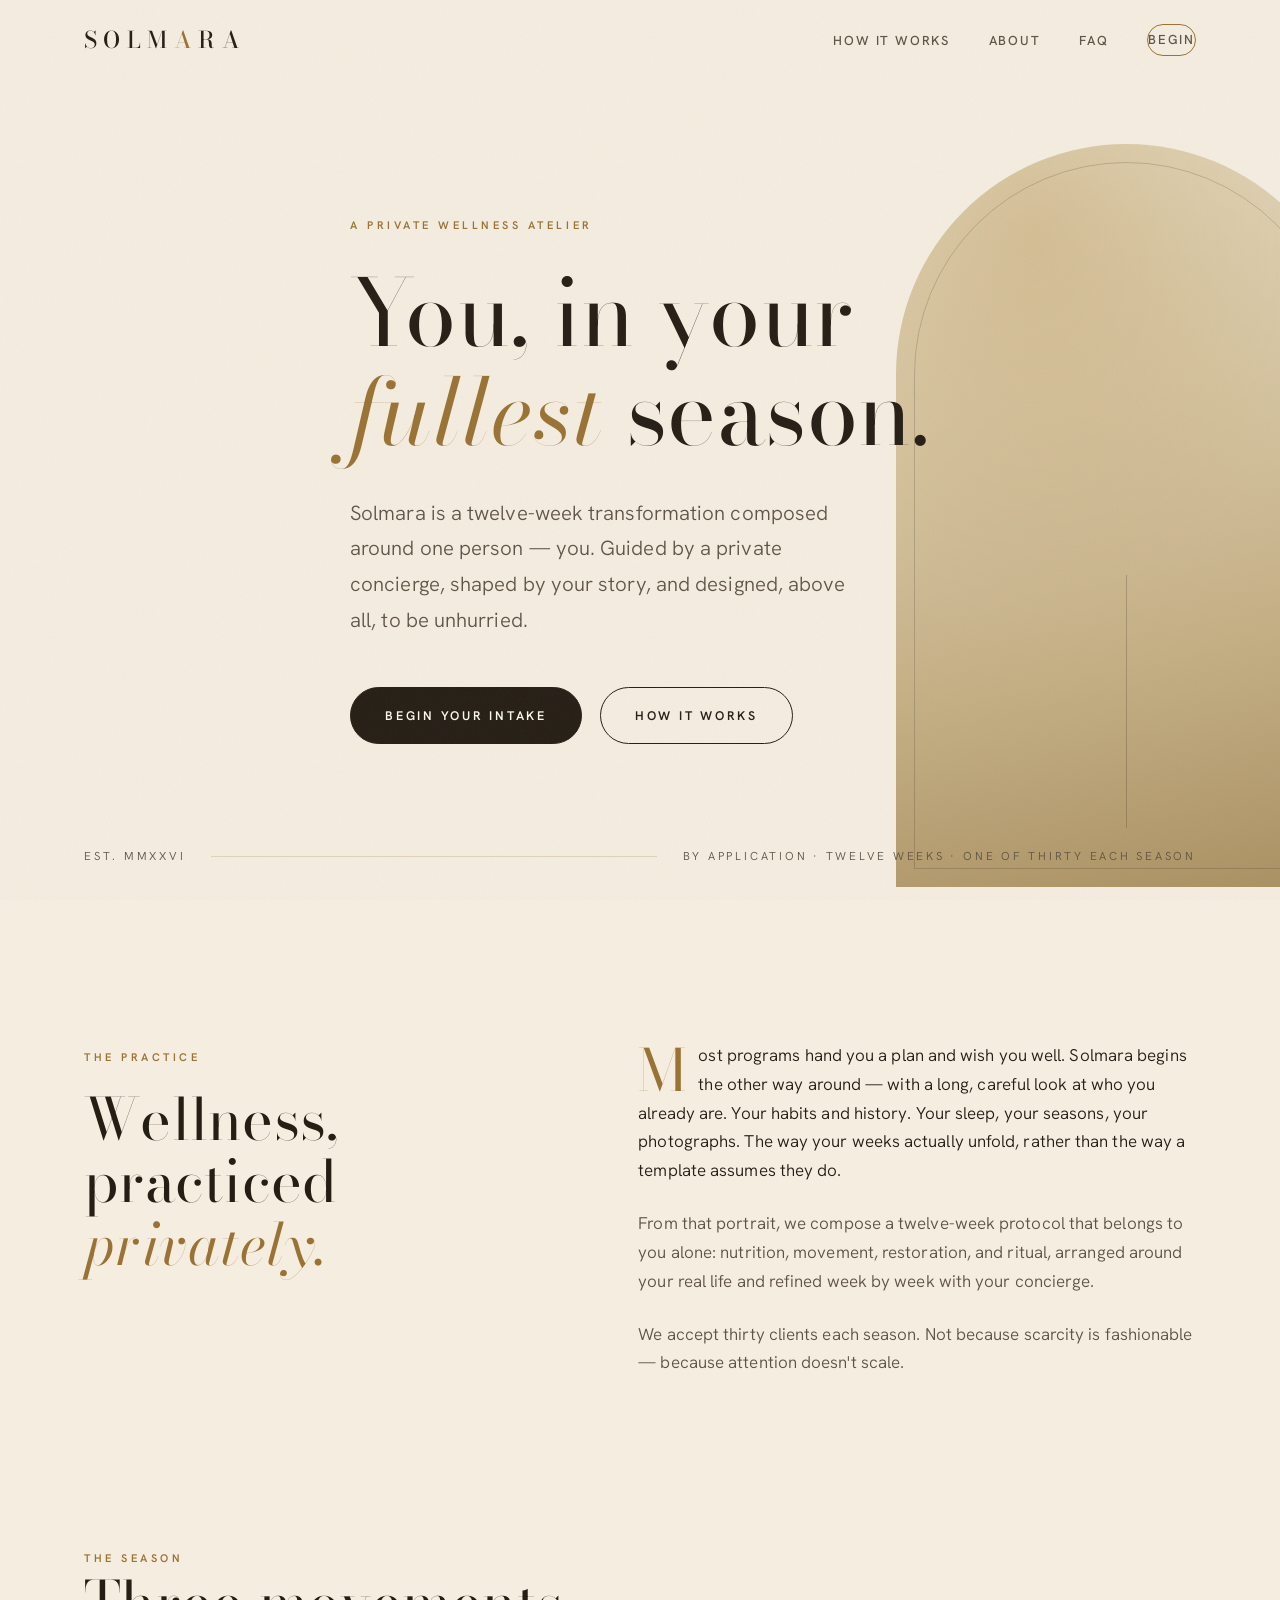
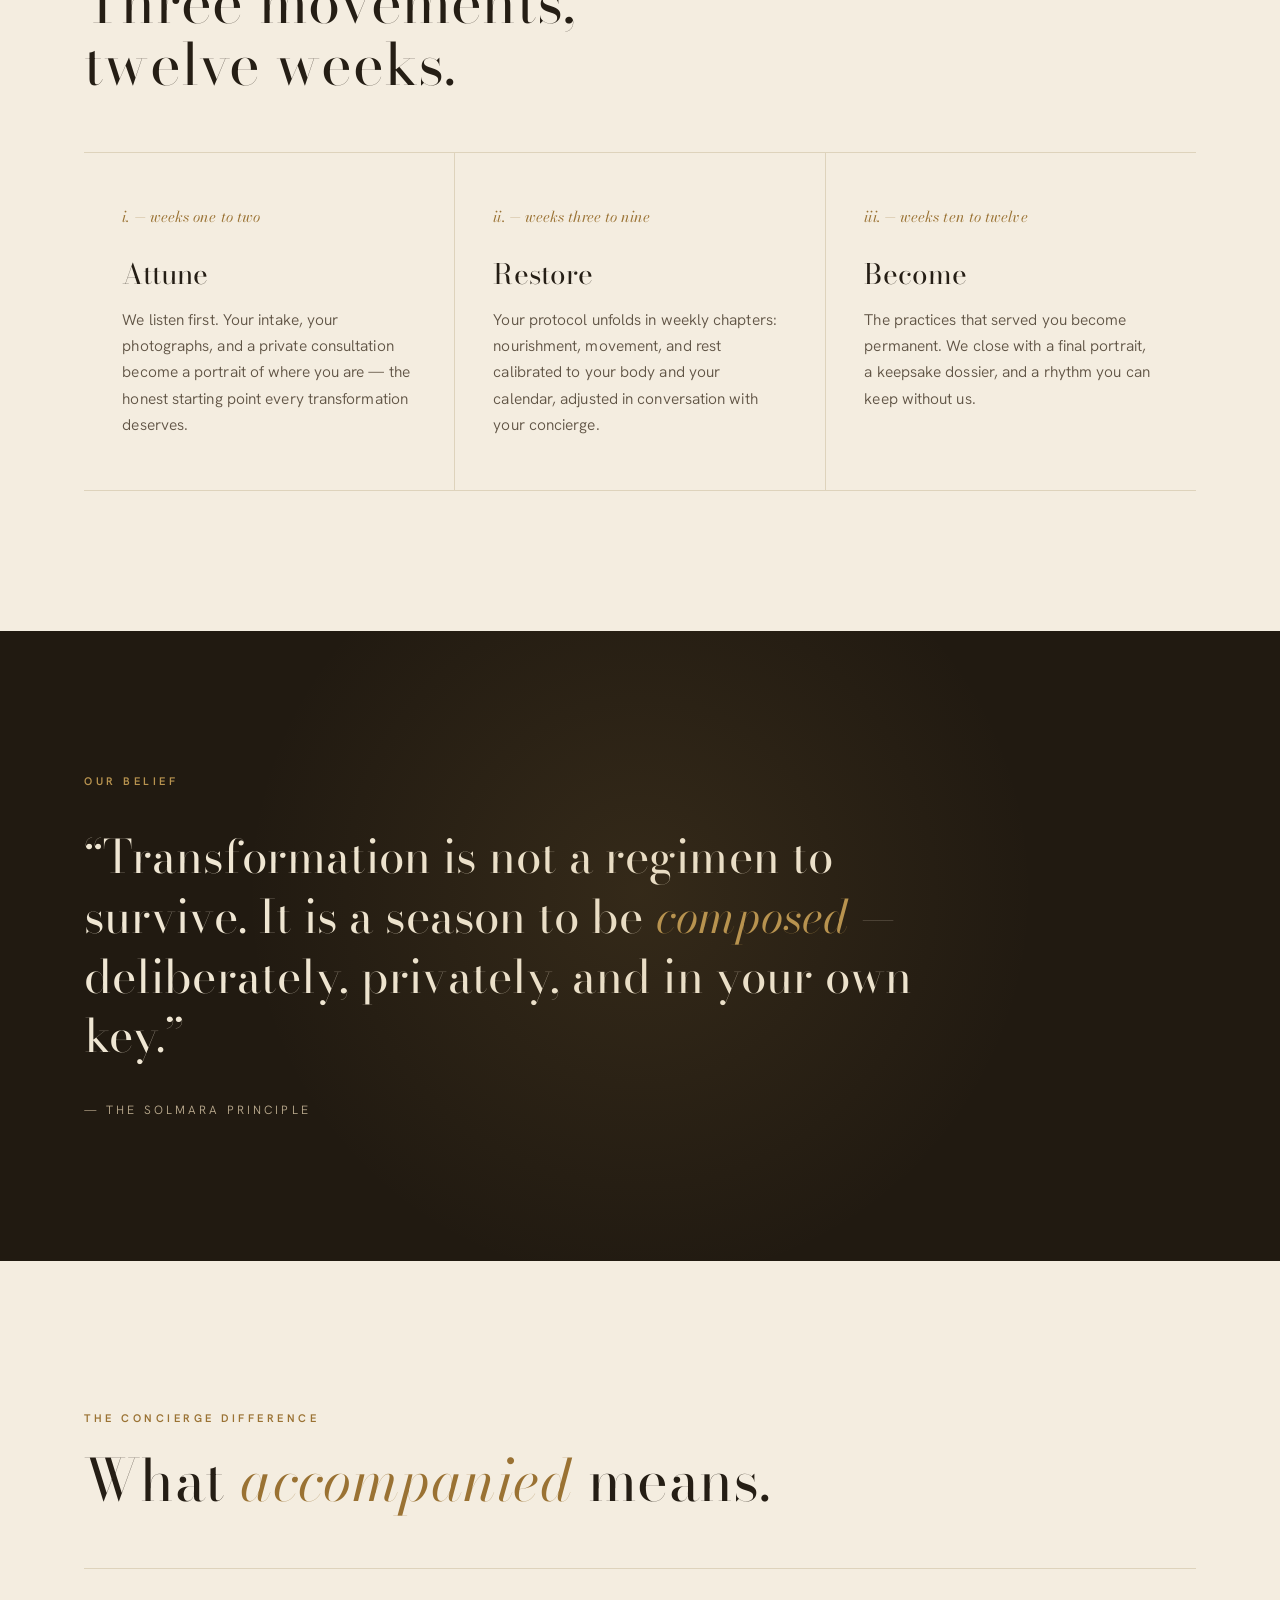
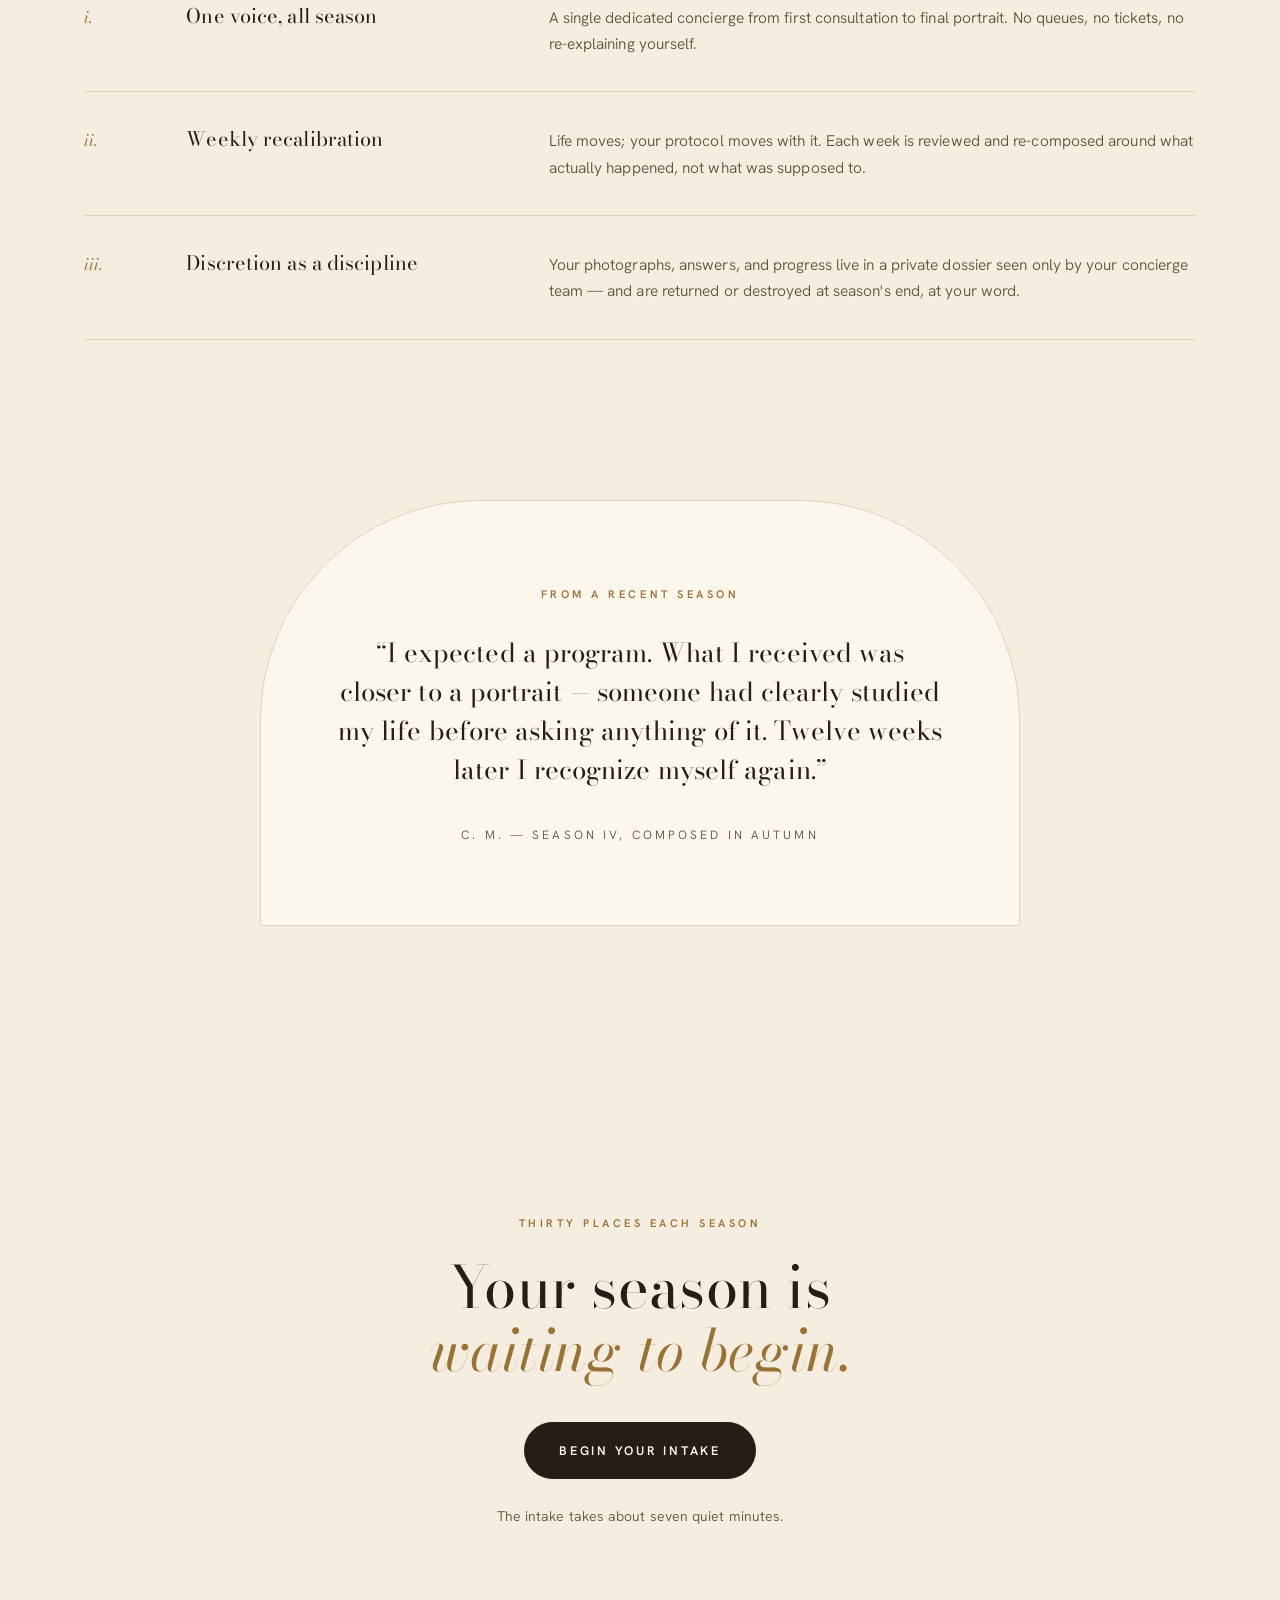
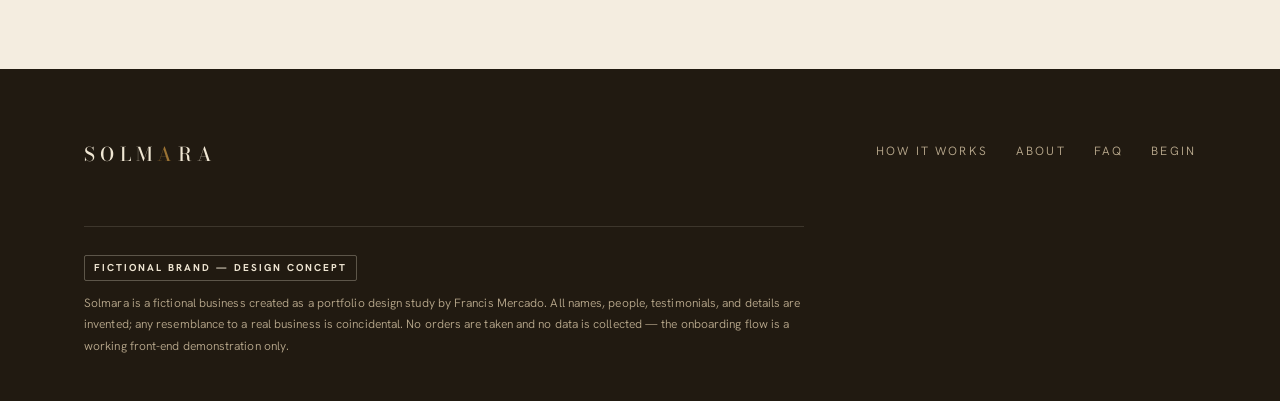
==== index.html @ c31539ca "Solmara — premium wellness atelier concept site Fictional-brand portfolio design study: editorial ma" ====
<!DOCTYPE html>
<html lang="en">
<head>
<meta charset="UTF-8">
<meta name="viewport" content="width=device-width, initial-scale=1.0">
<meta name="robots" content="noindex">
<meta name="description" content="Solmara — a private wellness atelier. A twelve-week personalized transformation, composed around one person: you. (Fictional brand concept.)">
<title>Solmara — A Private Wellness Atelier</title>
<link rel="preconnect" href="https://fonts.googleapis.com">
<link rel="preconnect" href="https://fonts.gstatic.com" crossorigin>
<link href="https://fonts.googleapis.com/css2?family=Bodoni+Moda:ital,opsz,wght@0,6..96,400;0,6..96,500;1,6..96,400&family=Hanken+Grotesk:wght@300;400;500;600&display=swap" rel="stylesheet">
<link rel="stylesheet" href="styles.css">
<link rel="icon" href="data:image/svg+xml,%3Csvg xmlns='http://www.w3.org/2000/svg' viewBox='0 0 32 32'%3E%3Cpath d='M4 30V16a12 12 0 0 1 24 0v14h-4V16a8 8 0 0 0-16 0v14z' fill='%239A7233'/%3E%3C/svg%3E">
</head>
<body>

<header class="nav">
  <div class="nav-inner">
    <a class="wordmark" href="index.html" aria-label="Solmara">Solm<span>a</span>ra</a>
    <nav>
      <ul class="nav-links">
        <li><a href="how-it-works.html">How It Works</a></li>
        <li><a href="about.html">About</a></li>
        <li><a href="faq.html">FAQ</a></li>
        <li><a class="btn btn--gold btn--nav" href="begin.html">Begin</a></li>
      </ul>
    </nav>
    <button class="menu-toggle" aria-label="Menu" aria-expanded="false">
      <span class="bar"></span><span class="bar"></span><span class="bar"></span>
    </button>
  </div>
</header>

<!-- HERO -->
<section class="hero">
  <div class="hero-arch" aria-hidden="true"></div>
  <div class="wrap hero-content">
    <span class="label">A Private Wellness Atelier</span>
    <h1>You, in your<br><em>fullest</em> season.</h1>
    <p class="lede">Solmara is a twelve-week transformation composed around one person — you. Guided by a private concierge, shaped by your story, and designed, above all, to be unhurried.</p>
    <div class="hero-ctas">
      <a class="btn btn--solid" href="begin.html">Begin Your Intake</a>
      <a class="btn" href="how-it-works.html">How It Works</a>
    </div>
  </div>
  <div class="hero-foot">
    <span>Est. MMXXVI</span>
    <span class="line" aria-hidden="true"></span>
    <span class="hide-m">By application · Twelve weeks · One of thirty each season</span>
  </div>
</section>

<!-- THE PRACTICE -->
<section class="section-pad">
  <div class="wrap split">
    <div class="sticky-label reveal">
      <span class="label">The Practice</span>
      <h2>Wellness,<br>practiced <em>privately.</em></h2>
    </div>
    <div class="prose reveal" data-delay="1">
      <p class="drop">Most programs hand you a plan and wish you well. Solmara begins the other way around — with a long, careful look at who you already are. Your habits and history. Your sleep, your seasons, your photographs. The way your weeks actually unfold, rather than the way a template assumes they do.</p>
      <p>From that portrait, we compose a twelve-week protocol that belongs to you alone: nutrition, movement, restoration, and ritual, arranged around your real life and refined week by week with your concierge.</p>
      <p>We accept thirty clients each season. Not because scarcity is fashionable — because attention doesn't scale.</p>
    </div>
  </div>
</section>

<!-- PHASES -->
<section class="section-pad" style="padding-top:0">
  <div class="wrap" style="margin-bottom:56px">
    <span class="label reveal">The Season</span>
    <h2 class="reveal" data-delay="1">Three movements,<br>twelve weeks.</h2>
  </div>
  <div class="wrap">
    <div class="phases">
      <article class="phase reveal">
        <span class="num">i. — weeks one to two</span>
        <h3>Attune</h3>
        <p>We listen first. Your intake, your photographs, and a private consultation become a portrait of where you are — the honest starting point every transformation deserves.</p>
      </article>
      <article class="phase reveal" data-delay="1">
        <span class="num">ii. — weeks three to nine</span>
        <h3>Restore</h3>
        <p>Your protocol unfolds in weekly chapters: nourishment, movement, and rest calibrated to your body and your calendar, adjusted in conversation with your concierge.</p>
      </article>
      <article class="phase reveal" data-delay="2">
        <span class="num">iii. — weeks ten to twelve</span>
        <h3>Become</h3>
        <p>The practices that served you become permanent. We close with a final portrait, a keepsake dossier, and a rhythm you can keep without us.</p>
      </article>
    </div>
  </div>
</section>

<!-- QUOTE BAND -->
<section class="band on-dark section-pad">
  <div class="wrap">
    <figure class="reveal">
      <span class="label" style="display:block;margin-bottom:36px">Our Belief</span>
      <blockquote>&ldquo;Transformation is not a regimen to survive. It is a season to be <em>composed</em> — deliberately, privately, and in your own key.&rdquo;</blockquote>
      <figcaption>— The Solmara Principle</figcaption>
    </figure>
  </div>
</section>

<!-- CONCIERGE -->
<section class="section-pad">
  <div class="wrap">
    <span class="label reveal">The Concierge Difference</span>
    <h2 class="reveal" data-delay="1" style="margin:18px 0 56px">What <em>accompanied</em> means.</h2>
    <div class="list-rows">
      <div class="list-row reveal">
        <span class="idx">i.</span>
        <h3>One voice, all season</h3>
        <p>A single dedicated concierge from first consultation to final portrait. No queues, no tickets, no re-explaining yourself.</p>
      </div>
      <div class="list-row reveal" data-delay="1">
        <span class="idx">ii.</span>
        <h3>Weekly recalibration</h3>
        <p>Life moves; your protocol moves with it. Each week is reviewed and re-composed around what actually happened, not what was supposed to.</p>
      </div>
      <div class="list-row reveal" data-delay="2">
        <span class="idx">iii.</span>
        <h3>Discretion as a discipline</h3>
        <p>Your photographs, answers, and progress live in a private dossier seen only by your concierge team — and are returned or destroyed at season's end, at your word.</p>
      </div>
    </div>
  </div>
</section>

<!-- TESTIMONIAL -->
<section class="section-pad" style="padding-top:20px">
  <div class="wrap">
    <figure class="testimonial reveal">
      <span class="label">From a Recent Season</span>
      <p>&ldquo;I expected a program. What I received was closer to a portrait — someone had clearly studied my life before asking anything of it. Twelve weeks later I recognize myself again.&rdquo;</p>
      <cite>C. M. — Season IV, Composed in Autumn</cite>
    </figure>
  </div>
</section>

<!-- CTA -->
<section class="section-pad cta-close">
  <div class="wrap wrap--narrow">
    <span class="label reveal">Thirty Places Each Season</span>
    <h2 class="reveal" data-delay="1">Your season is<br><em>waiting to begin.</em></h2>
    <a class="btn btn--solid reveal" data-delay="2" href="begin.html">Begin Your Intake</a>
    <p class="small reveal" data-delay="3" style="margin-top:26px">The intake takes about seven quiet minutes.</p>
  </div>
</section>

<footer>
  <div class="wrap">
    <div class="foot-grid">
      <a class="wordmark" href="index.html" aria-label="Solmara">Solm<span>a</span>ra</a>
      <ul class="foot-links">
        <li><a href="how-it-works.html">How It Works</a></li>
        <li><a href="about.html">About</a></li>
        <li><a href="faq.html">FAQ</a></li>
        <li><a href="begin.html">Begin</a></li>
      </ul>
    </div>
    <div class="disclaimer">
      <b>Fictional Brand — Design Concept</b><br>
      Solmara is a fictional business created as a portfolio design study by Francis Mercado. All names, people, testimonials, and details are invented; any resemblance to a real business is coincidental. No orders are taken and no data is collected — the onboarding flow is a working front-end demonstration only.
    </div>
  </div>
</footer>

<script src="main.js"></script>
</body>
</html>
---- styles.css ----
/* ————————————————————————————————————————————
   SOLMARA — private wellness atelier (concept)
   Design system: quiet-luxury editorial
   Bodoni Moda display · Hanken Grotesk text
   ———————————————————————————————————————————— */

:root{
  --bone:#F4EDE0;
  --cream:#FBF7ED;
  --ink:#251E15;
  --umber:#5F5344;
  --gold:#9A7233;
  --gold-soft:#B8934F;
  --sage:#5A6B57;
  --line:#DED3BC;
  --line-soft:#E8DFCC;
  --dark:#211A11;
  --dark-2:#2B2216;
  --dark-text:#EFE6D3;
  --dark-soft:#B9A98D;
  --serif:"Bodoni Moda", "Didot", Georgia, serif;
  --sans:"Hanken Grotesk", "Helvetica Neue", Arial, sans-serif;
  --ease:cubic-bezier(.22,.61,.21,1);
}

*{margin:0;padding:0;box-sizing:border-box}
html{scroll-behavior:smooth}
body{
  font-family:var(--sans);
  background:var(--bone);
  color:var(--ink);
  font-size:17px;
  font-weight:340;
  line-height:1.7;
  letter-spacing:.005em;
  -webkit-font-smoothing:antialiased;
  overflow-x:hidden;
}
::selection{background:var(--gold);color:var(--cream)}

/* Film grain over everything */
body::after{
  content:"";
  position:fixed;inset:0;
  pointer-events:none;
  z-index:2000;
  opacity:.05;
  background-image:url("data:image/svg+xml,%3Csvg xmlns='http://www.w3.org/2000/svg' width='300' height='300'%3E%3Cfilter id='n'%3E%3CfeTurbulence type='fractalNoise' baseFrequency='0.9' numOctaves='2'/%3E%3C/filter%3E%3Crect width='300' height='300' filter='url(%23n)'/%3E%3C/svg%3E");
}

img{max-width:100%;display:block}
a{color:inherit}

/* ————— Type ————— */
h1,h2,h3,.display{font-family:var(--serif);font-weight:400;line-height:1.08;letter-spacing:.005em}
h1{font-size:clamp(44px,7.2vw,96px)}
h2{font-size:clamp(32px,4.6vw,58px)}
h3{font-size:clamp(22px,2.4vw,28px);line-height:1.25}
h1 em,h2 em,h3 em,.display em{font-style:italic;font-weight:400;color:var(--gold)}
.on-dark h1 em,.on-dark h2 em{color:var(--gold-soft)}

.label{
  font-family:var(--sans);
  font-size:11px;
  font-weight:600;
  letter-spacing:.32em;
  text-transform:uppercase;
  color:var(--gold);
}
.label--ink{color:var(--umber)}
.lede{font-size:clamp(18px,1.6vw,21px);font-weight:330;color:var(--umber);line-height:1.75}
.small{font-size:14px;color:var(--umber)}

/* ————— Layout ————— */
.wrap{max-width:1240px;margin:0 auto;padding:0 clamp(22px,5vw,64px)}
.wrap--narrow{max-width:880px}
section{position:relative}
.section-pad{padding:clamp(80px,11vw,150px) 0}
.rule{border:none;border-top:1px solid var(--line)}

/* ————— Nav ————— */
.nav{
  position:fixed;top:0;left:0;right:0;z-index:100;
  transition:background .45s var(--ease), box-shadow .45s var(--ease);
}
.nav.scrolled{background:rgba(244,237,224,.88);backdrop-filter:blur(14px);box-shadow:0 1px 0 var(--line)}
.nav-inner{
  max-width:1240px;margin:0 auto;
  padding:20px clamp(22px,5vw,64px);
  display:flex;align-items:center;justify-content:space-between;gap:24px;
}
.wordmark{
  font-family:var(--serif);
  font-size:23px;letter-spacing:.28em;text-transform:uppercase;
  text-decoration:none;font-weight:500;
}
.wordmark span{color:var(--gold)}
.nav-links{display:flex;align-items:center;gap:clamp(18px,3vw,40px);list-style:none}
.nav-links a{
  text-decoration:none;font-size:13px;font-weight:500;
  letter-spacing:.14em;text-transform:uppercase;color:var(--umber);
  position:relative;padding:4px 0;
}
.nav-links a::after{
  content:"";position:absolute;left:0;bottom:0;height:1px;width:0;
  background:var(--gold);transition:width .35s var(--ease);
}
.nav-links a:hover::after,.nav-links a[aria-current="page"]::after{width:100%}
.nav-links a[aria-current="page"]{color:var(--ink)}

.btn{
  display:inline-block;
  font-family:var(--sans);font-size:12.5px;font-weight:600;
  letter-spacing:.22em;text-transform:uppercase;
  padding:17px 34px;border-radius:999px;
  text-decoration:none;cursor:pointer;border:1px solid var(--ink);
  transition:all .35s var(--ease);
  background:transparent;color:var(--ink);
}
.btn:hover{background:var(--ink);color:var(--cream);letter-spacing:.26em}
.btn--solid{background:var(--ink);color:var(--cream)}
.btn--solid:hover{background:var(--gold);border-color:var(--gold)}
.btn--nav{padding:12px 26px;font-size:11.5px}
.btn--gold{border-color:var(--gold);color:var(--gold)}
.btn--gold:hover{background:var(--gold);color:var(--cream)}
.on-dark .btn{border-color:var(--dark-soft);color:var(--dark-text)}
.on-dark .btn:hover{background:var(--dark-text);color:var(--dark)}

.menu-toggle{display:none;background:none;border:none;cursor:pointer;z-index:130;padding:8px}
.menu-toggle .bar{display:block;width:26px;height:1.5px;background:var(--ink);margin:6px 0;transition:all .35s var(--ease)}

/* ————— Hero ————— */
.hero{
  min-height:100svh;
  display:flex;flex-direction:column;justify-content:center;
  padding-top:120px;padding-bottom:60px;
  position:relative;overflow:hidden;
}
.hero-arch{
  position:absolute;
  right:clamp(-160px,-6vw,-40px);
  top:16svh;
  width:clamp(300px,36vw,520px);
  aspect-ratio:0.62;
  border-radius:999px 999px 0 0;
  background:
    radial-gradient(120% 90% at 30% 12%, rgba(184,147,79,.34), transparent 55%),
    linear-gradient(168deg, #E7DCC4 0%, #D8C8A6 34%, #C4AE83 68%, #A98F60 100%);
  z-index:0;
}
.hero-arch::before{
  content:"";position:absolute;inset:18px;
  border:1px solid rgba(37,30,21,.18);
  border-radius:999px 999px 0 0;
}
.hero-arch::after{
  content:"";position:absolute;left:50%;top:58%;
  width:1px;height:34%;background:rgba(37,30,21,.22);
}
.hero-content{position:relative;z-index:1;max-width:900px}
.hero .label{margin-bottom:28px;display:block}
.hero h1{margin-bottom:34px}
.hero .lede{max-width:520px;margin-bottom:48px}
.hero-ctas{display:flex;gap:18px;flex-wrap:wrap;align-items:center}
.hero-foot{
  position:absolute;bottom:34px;left:0;right:0;z-index:1;
  display:flex;justify-content:space-between;align-items:center;
  max-width:1240px;margin:0 auto;
  padding:0 clamp(22px,5vw,64px);
  font-size:11.5px;letter-spacing:.24em;text-transform:uppercase;color:var(--umber);
}
.hero-foot .line{flex:1;height:1px;background:var(--line);margin:0 26px}

/* load-in stagger */
@keyframes rise{from{opacity:0;transform:translateY(28px)}to{opacity:1;transform:none}}
@keyframes fadeIn{from{opacity:0}to{opacity:1}}
.hero .label{animation:rise .9s var(--ease) .1s both}
.hero h1{animation:rise 1s var(--ease) .25s both}
.hero .lede{animation:rise 1s var(--ease) .45s both}
.hero-ctas{animation:rise 1s var(--ease) .62s both}
.hero-arch{animation:fadeIn 1.6s var(--ease) .5s both}
.hero-foot{animation:fadeIn 1.4s var(--ease) 1s both}

/* ————— Scroll reveals ————— */
.reveal{opacity:0;transform:translateY(34px);transition:opacity 1s var(--ease),transform 1s var(--ease)}
.reveal.in{opacity:1;transform:none}
.reveal[data-delay="1"]{transition-delay:.12s}
.reveal[data-delay="2"]{transition-delay:.24s}
.reveal[data-delay="3"]{transition-delay:.36s}

/* ————— Editorial split ————— */
.split{display:grid;grid-template-columns:5fr 6fr;gap:clamp(40px,7vw,110px);align-items:start}
.split .sticky-label{position:sticky;top:120px}
.split h2{margin:18px 0 26px}
.prose p{margin-bottom:1.4em;color:var(--umber)}
.prose p:first-of-type{color:var(--ink)}
.prose .drop::first-letter{
  font-family:var(--serif);
  font-size:3.4em;float:left;line-height:.82;
  padding-right:12px;padding-top:6px;color:var(--gold);
}

/* ————— Phases (pillars) ————— */
.phases{display:grid;grid-template-columns:repeat(3,1fr);gap:1px;background:var(--line);border-top:1px solid var(--line);border-bottom:1px solid var(--line)}
.phase{background:var(--bone);padding:clamp(36px,4vw,60px) clamp(26px,3vw,44px);transition:background .5s var(--ease)}
.phase:hover{background:var(--cream)}
.phase .num{font-family:var(--serif);font-style:italic;font-size:15px;color:var(--gold);display:block;margin-bottom:26px}
.phase h3{margin-bottom:16px}
.phase p{font-size:15.5px;color:var(--umber)}

/* ————— Dark band ————— */
.band{background:var(--dark);color:var(--dark-text);position:relative;overflow:hidden}
.band::before{
  content:"";position:absolute;
  left:50%;top:-30%;transform:translateX(-50%);
  width:900px;height:900px;border-radius:50%;
  background:radial-gradient(circle, rgba(184,147,79,.13), transparent 62%);
}
.band .label{color:var(--gold-soft)}
.band blockquote{
  font-family:var(--serif);font-size:clamp(26px,3.6vw,46px);
  line-height:1.3;font-weight:400;max-width:850px;
}
.band blockquote em{font-style:italic;color:var(--gold-soft)}
.band figcaption{margin-top:34px;font-size:12px;letter-spacing:.26em;text-transform:uppercase;color:var(--dark-soft)}

/* ————— Concierge list ————— */
.list-rows{border-top:1px solid var(--line)}
.list-row{
  display:grid;grid-template-columns:64px 1fr 2fr;gap:clamp(18px,3vw,48px);
  padding:34px 0;border-bottom:1px solid var(--line);align-items:baseline;
}
.list-row .idx{font-family:var(--serif);font-style:italic;font-size:16px;color:var(--gold)}
.list-row h3{font-size:20px}
.list-row p{font-size:15.5px;color:var(--umber)}

/* ————— Testimonial ————— */
.testimonial{
  background:var(--cream);border:1px solid var(--line);
  padding:clamp(44px,6vw,80px);
  border-radius:220px 220px 0 0;
  text-align:center;max-width:760px;margin:0 auto;
}
.testimonial p{font-family:var(--serif);font-size:clamp(20px,2.2vw,26px);line-height:1.5;margin:26px 0 30px}
.testimonial cite{font-style:normal;font-size:12px;letter-spacing:.26em;text-transform:uppercase;color:var(--umber)}

/* ————— CTA close ————— */
.cta-close{text-align:center}
.cta-close h2{margin:20px 0 40px}

/* ————— Footer ————— */
footer{background:var(--dark);color:var(--dark-soft);padding:70px 0 44px;font-size:13.5px}
.foot-grid{display:flex;justify-content:space-between;gap:40px;flex-wrap:wrap;margin-bottom:54px}
footer .wordmark{color:var(--dark-text);font-size:19px}
.foot-links{display:flex;gap:28px;list-style:none;flex-wrap:wrap}
.foot-links a{text-decoration:none;font-size:12px;letter-spacing:.18em;text-transform:uppercase}
.foot-links a:hover{color:var(--dark-text)}
.disclaimer{
  border-top:1px solid rgba(233,225,205,.14);padding-top:28px;
  font-size:12px;line-height:1.8;max-width:720px;
}
.disclaimer b{
  display:inline-block;font-size:10px;letter-spacing:.2em;text-transform:uppercase;
  border:1px solid rgba(233,225,205,.3);border-radius:2px;
  padding:3px 9px;margin-bottom:12px;color:var(--dark-text);
}

/* ————— Page hero (interior pages) ————— */
.page-hero{padding:clamp(160px,22vh,230px) 0 clamp(60px,8vw,90px)}
.page-hero .label{display:block;margin-bottom:24px}
.page-hero h1{font-size:clamp(40px,6vw,78px);max-width:900px}
.page-hero .lede{max-width:560px;margin-top:30px}
.page-hero .label{animation:rise .9s var(--ease) .1s both}
.page-hero h1{animation:rise 1s var(--ease) .22s both}
.page-hero .lede{animation:rise 1s var(--ease) .4s both}

/* ————— Journey (how it works) ————— */
.journey{position:relative}
.journey::before{
  content:"";position:absolute;left:31px;top:0;bottom:0;width:1px;
  background:var(--line);
}
.step{
  display:grid;grid-template-columns:64px 1fr;gap:clamp(24px,4vw,56px);
  padding:clamp(40px,5vw,64px) 0;position:relative;
}
.step + .step{border-top:1px solid var(--line-soft)}
.step .marker{
  width:63px;height:63px;border-radius:50%;
  background:var(--bone);border:1px solid var(--line);
  display:grid;place-items:center;
  font-family:var(--serif);font-style:italic;font-size:17px;color:var(--gold);
  position:relative;z-index:1;
}
.step h3{margin-bottom:14px}
.step .body{max-width:640px}
.step p{color:var(--umber);margin-bottom:1.2em}
.step .aside{
  font-size:13px;border-left:2px solid var(--gold);
  padding:4px 0 4px 18px;color:var(--umber);font-style:italic;
}

.give-get{display:grid;grid-template-columns:1fr 1fr;gap:1px;background:var(--line);border:1px solid var(--line)}
.give-get > div{background:var(--cream);padding:clamp(34px,4vw,54px)}
.give-get h3{margin-bottom:22px}
.give-get ul{list-style:none}
.give-get li{
  padding:13px 0 13px 30px;position:relative;
  font-size:15.5px;color:var(--umber);border-top:1px solid var(--line-soft);
}
.give-get li::before{content:"—";position:absolute;left:0;color:var(--gold)}

/* ————— About ————— */
.values{display:grid;grid-template-columns:repeat(2,1fr);gap:1px;background:var(--line);border:1px solid var(--line)}
.value{background:var(--bone);padding:clamp(34px,4vw,56px)}
.value:hover{background:var(--cream)}
.value h3{margin-bottom:14px}
.value p{font-size:15.5px;color:var(--umber)}
.founder{
  display:grid;grid-template-columns:minmax(220px,320px) 1fr;
  gap:clamp(40px,6vw,90px);align-items:center;
}
.founder-mark{
  aspect-ratio:.72;border-radius:999px 999px 0 0;
  background:
    radial-gradient(110% 80% at 70% 15%, rgba(184,147,79,.3), transparent 55%),
    linear-gradient(160deg,#3A3123 0%, #211A11 80%);
  display:grid;place-items:center;
  color:var(--dark-text);
}
.founder-mark span{font-family:var(--serif);font-style:italic;font-size:clamp(54px,6vw,84px);opacity:.9}

/* ————— FAQ ————— */
.faq-list{border-top:1px solid var(--line)}
.faq-item{border-bottom:1px solid var(--line)}
.faq-q{
  width:100%;background:none;border:none;cursor:pointer;
  display:flex;justify-content:space-between;align-items:center;gap:30px;
  padding:30px 0;text-align:left;
  font-family:var(--serif);font-size:clamp(19px,2vw,23px);color:var(--ink);
}
.faq-q .ind{
  font-family:var(--sans);font-size:22px;font-weight:300;color:var(--gold);
  transition:transform .4s var(--ease);flex-shrink:0;line-height:1;
}
.faq-item.open .ind{transform:rotate(45deg)}
.faq-a{max-height:0;overflow:hidden;transition:max-height .55s var(--ease)}
.faq-a-inner{padding:0 0 32px;max-width:640px;color:var(--umber)}
.faq-a-inner p{margin-bottom:1em}

/* ————— Begin (onboarding wizard) ————— */
.begin-shell{max-width:760px;margin:0 auto;padding-top:clamp(140px,18vh,180px);padding-bottom:110px}
.demo-note{
  display:flex;gap:12px;align-items:center;
  background:var(--cream);border:1px solid var(--line);
  border-radius:6px;padding:13px 18px;margin-bottom:44px;
  font-size:12.5px;color:var(--umber);
}
.demo-note .dot{width:7px;height:7px;border-radius:50%;background:var(--gold);flex-shrink:0}

.progress{display:flex;align-items:center;gap:0;margin:34px 0 56px}
.p-step{display:flex;align-items:center;gap:10px;font-size:11px;letter-spacing:.18em;text-transform:uppercase;color:var(--umber)}
.p-step .p-dot{
  width:30px;height:30px;border-radius:50%;
  border:1px solid var(--line);display:grid;place-items:center;
  font-family:var(--serif);font-style:italic;font-size:13px;
  transition:all .4s var(--ease);background:var(--bone);
}
.p-step.active .p-dot{background:var(--ink);border-color:var(--ink);color:var(--cream)}
.p-step.done .p-dot{background:var(--gold);border-color:var(--gold);color:var(--cream)}
.p-step .p-name{display:none}
.p-step.active .p-name{display:inline;color:var(--ink)}
.p-line{flex:1;height:1px;background:var(--line);margin:0 12px;min-width:18px}

.panel{display:none}
.panel.active{display:block;animation:rise .7s var(--ease) both}
.panel h2{font-size:clamp(28px,3.6vw,40px);margin:14px 0 12px}
.panel .lede{margin-bottom:44px;font-size:17.5px}

.field{margin-bottom:30px}
.field > label{
  display:block;font-size:11.5px;font-weight:600;
  letter-spacing:.22em;text-transform:uppercase;
  color:var(--umber);margin-bottom:12px;
}
.field input[type=text],.field input[type=email],.field textarea,.field select{
  width:100%;background:var(--cream);
  border:1px solid var(--line);border-radius:4px;
  font-family:var(--sans);font-size:16px;color:var(--ink);
  padding:16px 18px;outline:none;
  transition:border-color .3s var(--ease), box-shadow .3s var(--ease);
}
.field input:focus,.field textarea:focus,.field select:focus{border-color:var(--gold);box-shadow:0 0 0 3px rgba(154,114,51,.12)}
.field textarea{min-height:120px;resize:vertical}
.field .hint{font-size:12.5px;color:var(--umber);margin-top:8px}

.choices{display:grid;grid-template-columns:repeat(auto-fit,minmax(160px,1fr));gap:12px}
.choice input{position:absolute;opacity:0;pointer-events:none}
.choice span{
  display:block;text-align:center;
  border:1px solid var(--line);border-radius:4px;
  padding:16px 12px;font-size:14px;cursor:pointer;
  background:var(--cream);color:var(--umber);
  transition:all .3s var(--ease);
}
.choice input:checked + span{background:var(--ink);color:var(--cream);border-color:var(--ink)}
.choice span:hover{border-color:var(--gold)}

.err{display:none;color:#8C3A1E;font-size:13px;margin-top:8px}
.field.invalid .err{display:block}
.field.invalid input,.field.invalid textarea{border-color:#8C3A1E}

/* upload */
.dropzone{
  border:1.5px dashed var(--line);border-radius:6px;
  background:var(--cream);
  padding:clamp(40px,6vw,64px) 30px;text-align:center;cursor:pointer;
  transition:all .3s var(--ease);
}
.dropzone:hover,.dropzone.drag{border-color:var(--gold);background:#FDFAF2}
.dropzone .dz-icon{
  width:54px;height:54px;margin:0 auto 18px;border-radius:999px 999px 0 0;
  border:1px solid var(--gold);display:grid;place-items:center;
  font-family:var(--serif);font-style:italic;font-size:22px;color:var(--gold);
}
.dropzone p{font-size:15px;color:var(--umber)}
.dropzone .browse{color:var(--gold);text-decoration:underline;text-underline-offset:3px}
.thumbs{display:grid;grid-template-columns:repeat(auto-fill,minmax(110px,1fr));gap:14px;margin-top:22px}
.thumb{position:relative;border-radius:4px;overflow:hidden;border:1px solid var(--line);background:var(--cream)}
.thumb img{width:100%;aspect-ratio:1;object-fit:cover}
.thumb .t-meta{font-size:10.5px;padding:7px 9px;color:var(--umber);white-space:nowrap;overflow:hidden;text-overflow:ellipsis}
.thumb .t-x{
  position:absolute;top:6px;right:6px;
  width:24px;height:24px;border-radius:50%;border:none;cursor:pointer;
  background:rgba(37,30,21,.72);color:#fff;font-size:13px;line-height:1;
  display:grid;place-items:center;
}
.thumb .t-x:hover{background:#8C3A1E}

/* checkout */
.order-card{
  background:var(--cream);border:1px solid var(--line);border-radius:6px;
  padding:32px;margin-bottom:38px;
}
.order-row{display:flex;justify-content:space-between;gap:20px;padding:10px 0;font-size:15px;color:var(--umber)}
.order-row.total{
  border-top:1px solid var(--line);margin-top:12px;padding-top:20px;
  font-family:var(--serif);font-size:22px;color:var(--ink);
}
.card-grid{display:grid;grid-template-columns:1fr 1fr;gap:0 18px}
.card-grid .span2{grid-column:1/-1}
.secure-note{display:flex;align-items:center;gap:10px;font-size:12px;color:var(--umber);margin-top:18px}
.secure-note .lock{color:var(--gold)}

.wizard-nav{display:flex;justify-content:space-between;align-items:center;margin-top:52px;gap:18px}
.btn-back{
  background:none;border:none;cursor:pointer;
  font-family:var(--sans);font-size:12px;font-weight:600;
  letter-spacing:.2em;text-transform:uppercase;color:var(--umber);
  padding:10px 0;
}
.btn-back:hover{color:var(--ink)}
.btn[disabled]{opacity:.5;pointer-events:none}

.spinner{
  display:inline-block;width:15px;height:15px;
  border:2px solid rgba(251,247,237,.35);border-top-color:var(--cream);
  border-radius:50%;animation:spin .7s linear infinite;
  vertical-align:-2px;margin-right:10px;
}
@keyframes spin{to{transform:rotate(360deg)}}

/* confirmation */
.confirm{text-align:center;padding:30px 0 10px}
.confirm .seal{
  width:96px;height:120px;margin:0 auto 36px;
  border-radius:999px 999px 0 0;
  background:linear-gradient(160deg,#3A3123,#211A11);
  display:grid;place-items:center;color:var(--gold-soft);
  font-family:var(--serif);font-style:italic;font-size:38px;
  animation:rise .9s var(--ease) both;
}
.confirm h2{margin-bottom:18px}
.confirm .lede{max-width:480px;margin:0 auto 34px}
.confirm .ref{
  display:inline-block;border:1px solid var(--line);border-radius:999px;
  padding:10px 26px;font-size:12px;letter-spacing:.24em;text-transform:uppercase;color:var(--umber);
  background:var(--cream);
}

/* ————— Responsive ————— */
@media (max-width:960px){
  .split{grid-template-columns:1fr}
  .split .sticky-label{position:static}
  .phases{grid-template-columns:1fr}
  .founder{grid-template-columns:1fr;justify-items:start}
  .founder-mark{width:min(280px,70vw)}
  .give-get{grid-template-columns:1fr}
  .values{grid-template-columns:1fr}
  .list-row{grid-template-columns:40px 1fr;grid-template-rows:auto auto}
  .list-row p{grid-column:2}
}
@media (max-width:760px){
  .menu-toggle{display:block}
  .nav-links{
    position:fixed;inset:0;z-index:120;
    background:var(--bone);
    flex-direction:column;justify-content:center;gap:34px;
    opacity:0;pointer-events:none;transition:opacity .4s var(--ease);
  }
  .nav-links a{font-size:17px}
  body.menu-open .nav-links{opacity:1;pointer-events:auto}
  body.menu-open{overflow:hidden}
  body.menu-open .menu-toggle .bar:nth-child(1){transform:translateY(7.5px) rotate(45deg)}
  body.menu-open .menu-toggle .bar:nth-child(2){opacity:0}
  body.menu-open .menu-toggle .bar:nth-child(3){transform:translateY(-7.5px) rotate(-45deg)}
  .btn--nav{display:none}
  .hero-arch{opacity:.4;right:-30vw}
  .hero-foot .hide-m{display:none}
  .card-grid{grid-template-columns:1fr}
  .step{grid-template-columns:44px 1fr}
  .step .marker{width:44px;height:44px;font-size:14px}
  .journey::before{left:22px}
  .progress .p-name{display:none !important}
}
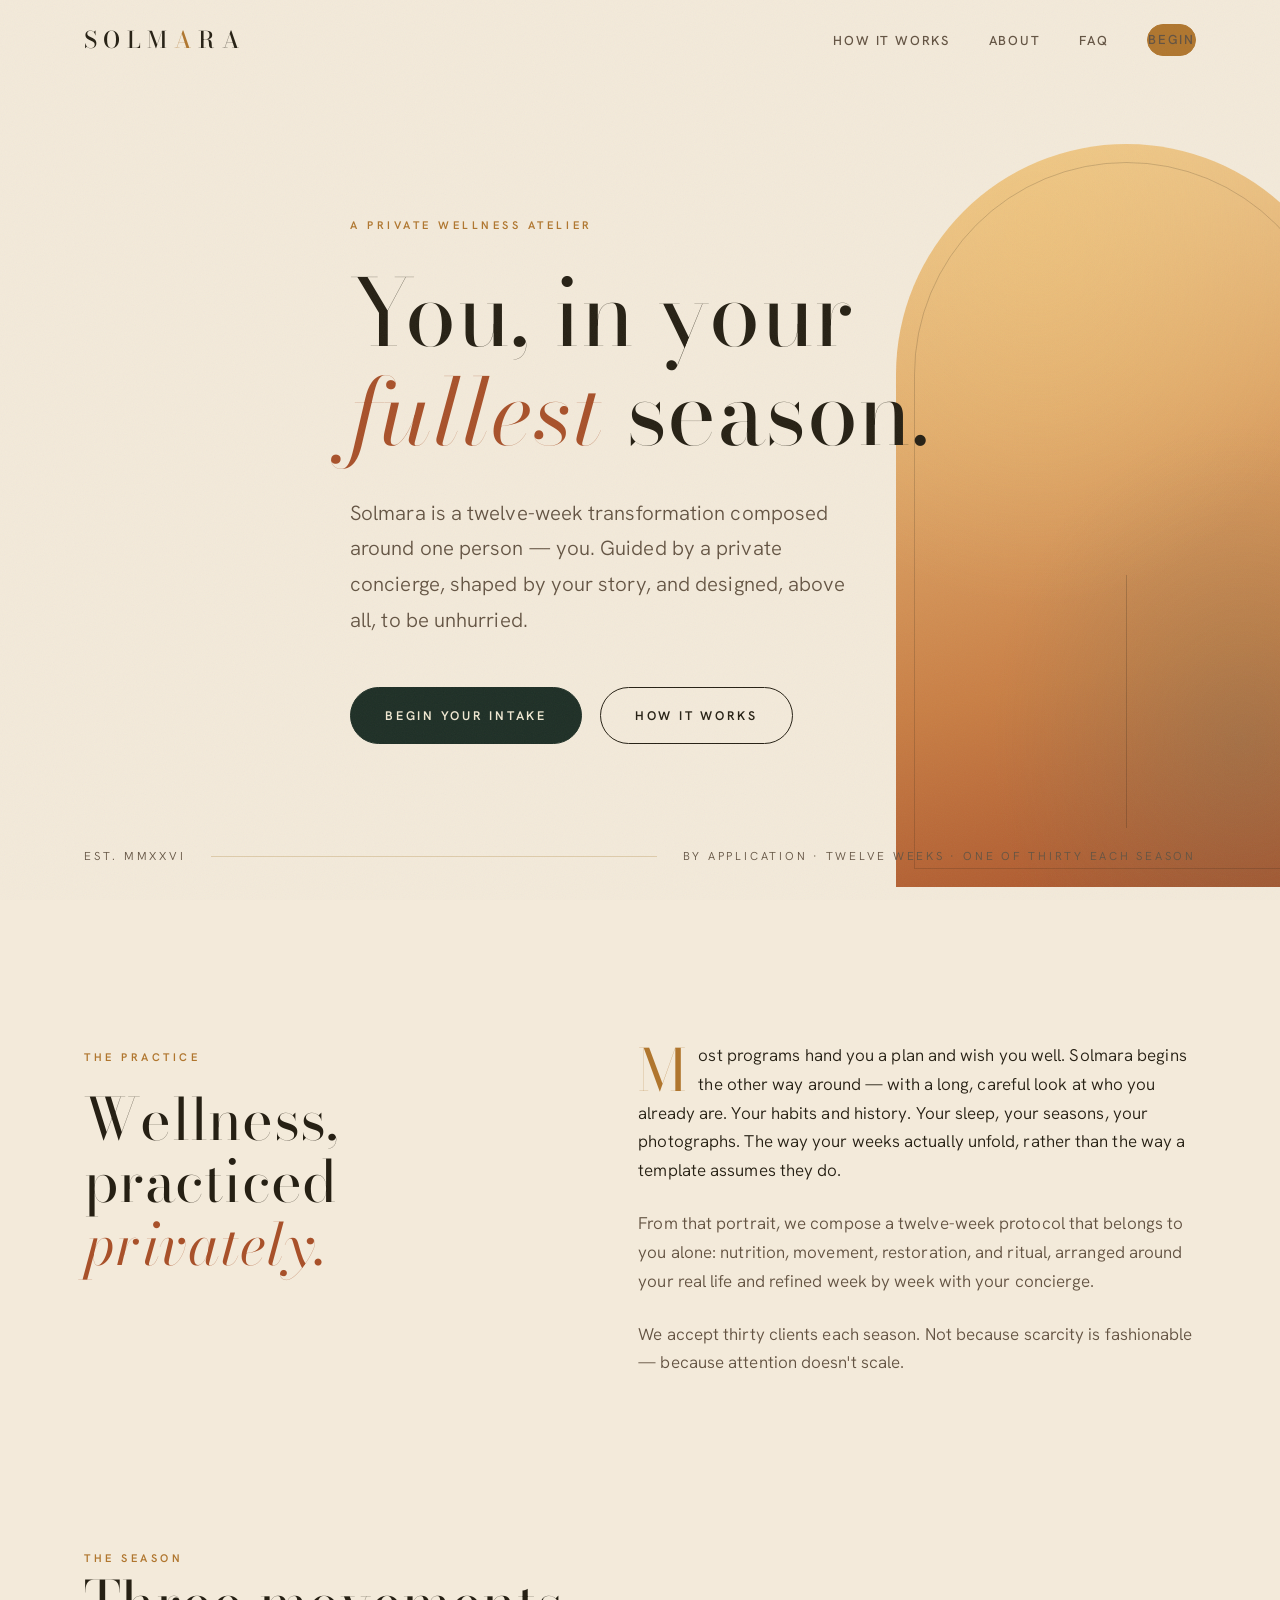
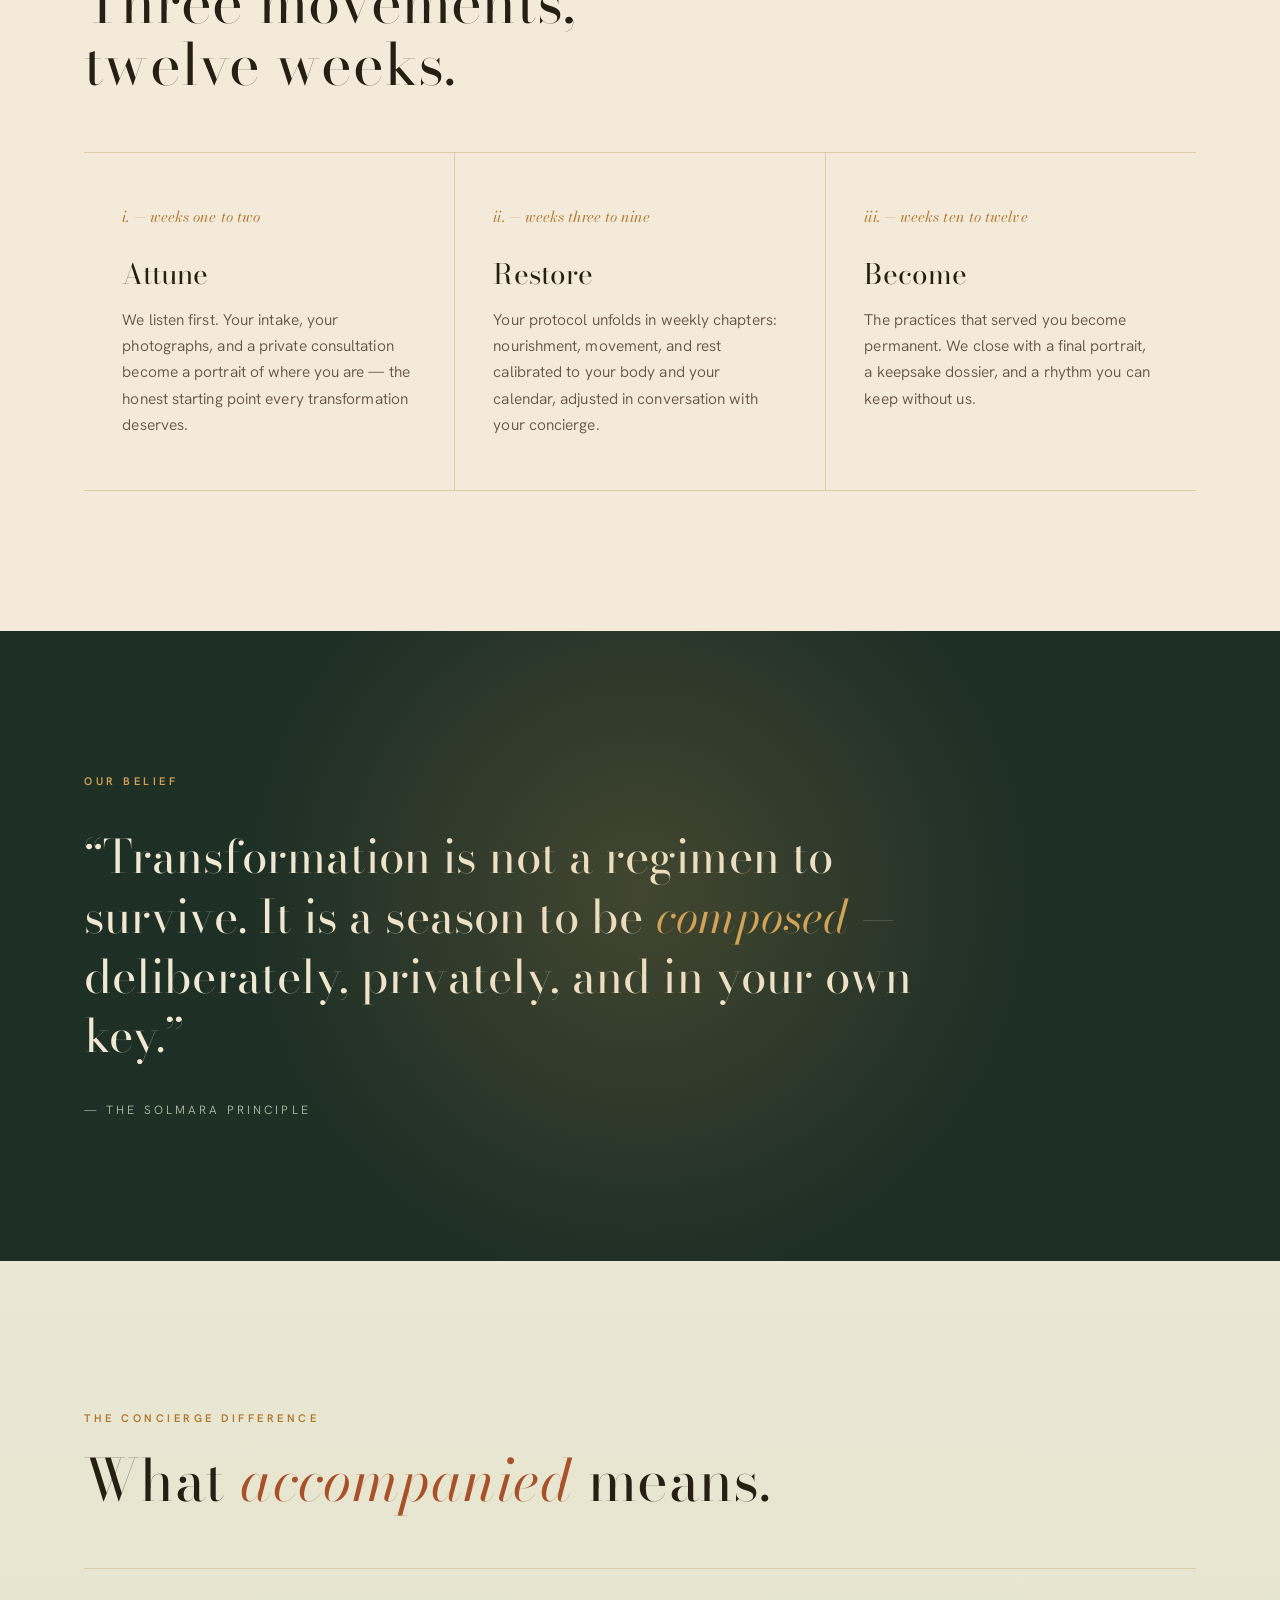
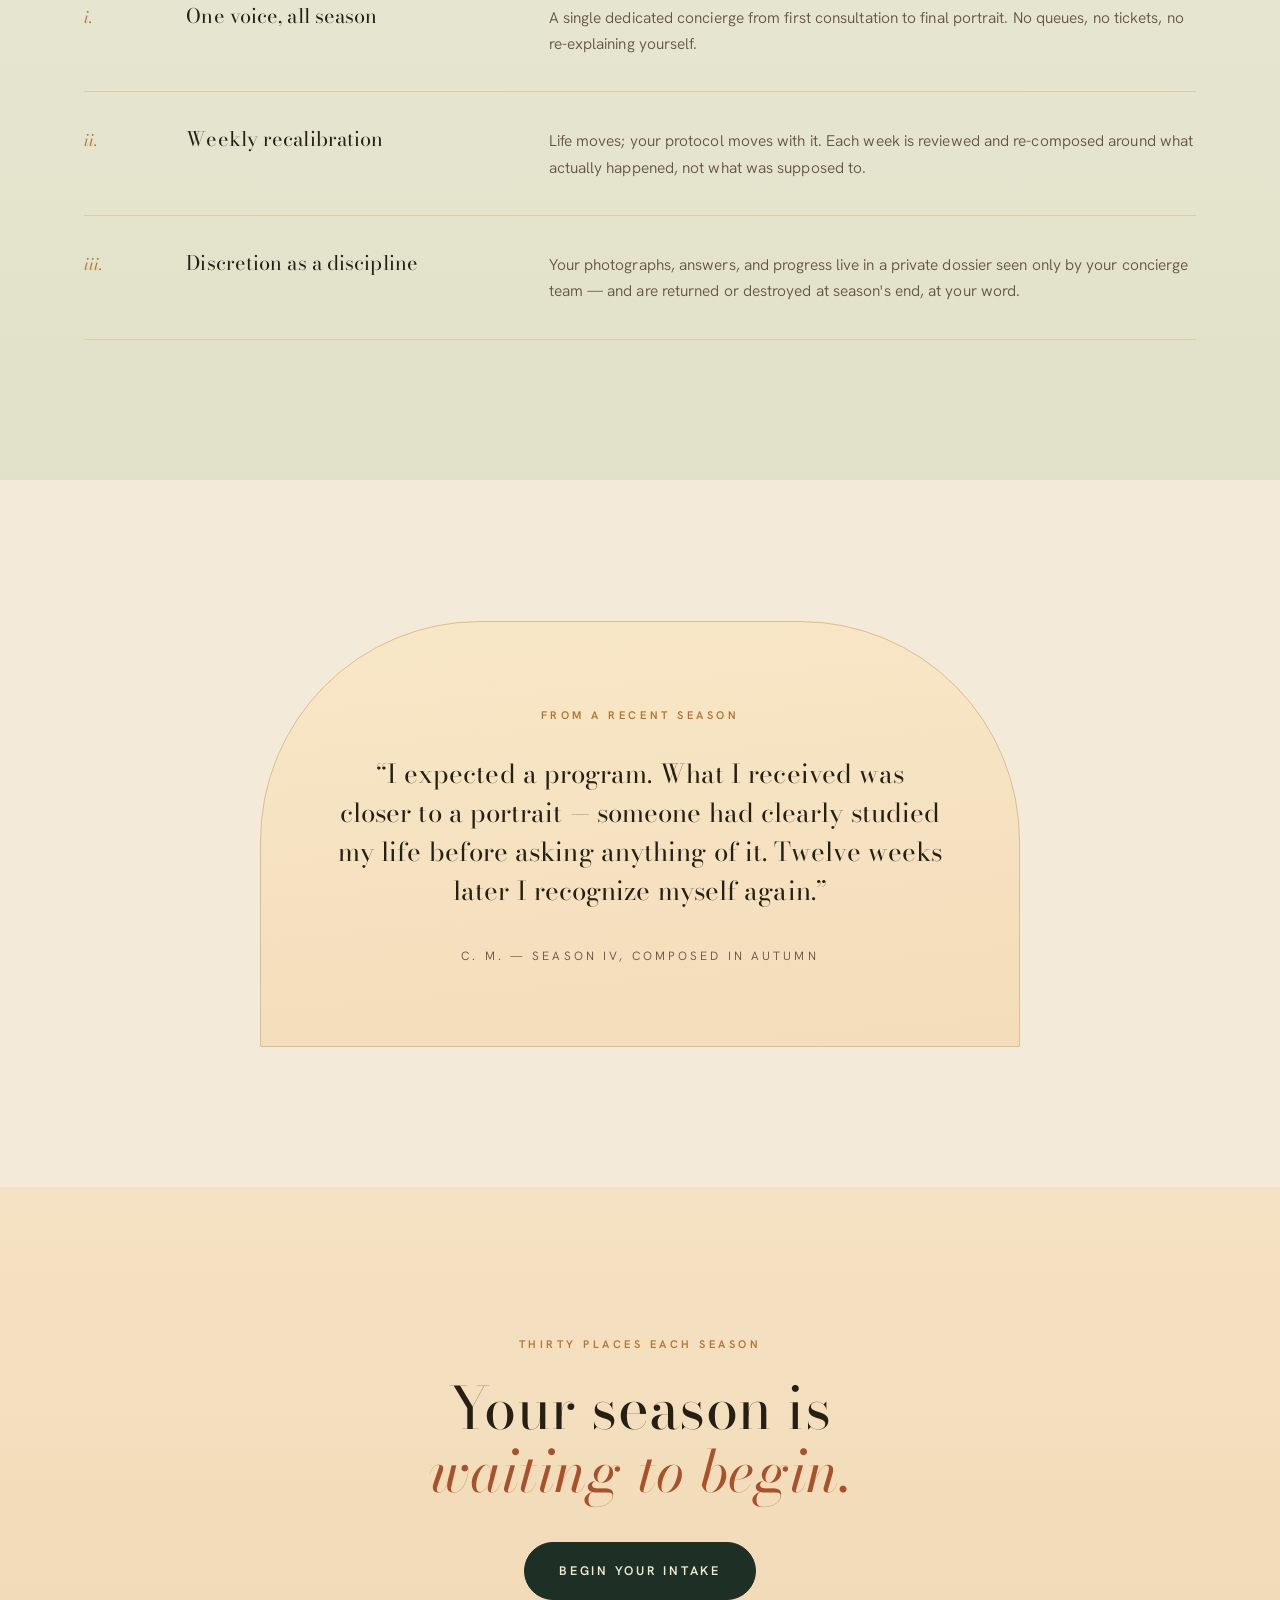
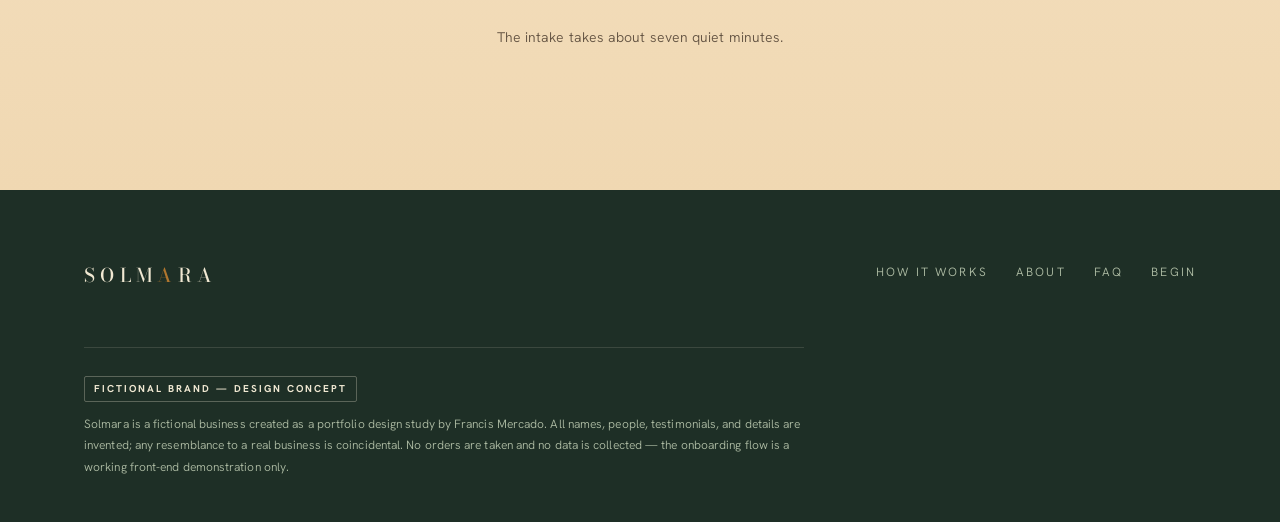
==== commit f1a683bc: "Richer palette: terracotta italics, sunset arch, forest green darks, tinted sections Co-Authored-By:" ====
--- a/index.html
+++ b/index.html
@@ -104,7 +104,7 @@
 </section>
 
 <!-- CONCIERGE -->
-<section class="section-pad">
+<section class="section-pad tint-sage">
   <div class="wrap">
     <span class="label reveal">The Concierge Difference</span>
     <h2 class="reveal" data-delay="1" style="margin:18px 0 56px">What <em>accompanied</em> means.</h2>
@@ -129,7 +129,7 @@
 </section>
 
 <!-- TESTIMONIAL -->
-<section class="section-pad" style="padding-top:20px">
+<section class="section-pad">
   <div class="wrap">
     <figure class="testimonial reveal">
       <span class="label">From a Recent Season</span>
@@ -140,7 +140,7 @@
 </section>
 
 <!-- CTA -->
-<section class="section-pad cta-close">
+<section class="section-pad cta-close tint-blush">
   <div class="wrap wrap--narrow">
     <span class="label reveal">Thirty Places Each Season</span>
     <h2 class="reveal" data-delay="1">Your season is<br><em>waiting to begin.</em></h2>
--- a/styles.css
+++ b/styles.css
@@ -5,19 +5,20 @@
    ———————————————————————————————————————————— */
 
 :root{
-  --bone:#F4EDE0;
-  --cream:#FBF7ED;
-  --ink:#251E15;
-  --umber:#5F5344;
-  --gold:#9A7233;
-  --gold-soft:#B8934F;
-  --sage:#5A6B57;
-  --line:#DED3BC;
-  --line-soft:#E8DFCC;
-  --dark:#211A11;
-  --dark-2:#2B2216;
-  --dark-text:#EFE6D3;
-  --dark-soft:#B9A98D;
+  --bone:#F3EADA;
+  --cream:#FBF4E6;
+  --ink:#262014;
+  --umber:#635342;
+  --gold:#B0762E;
+  --gold-soft:#D2A257;
+  --terra:#A8512A;
+  --sage:#66755F;
+  --line:#DECBAA;
+  --line-soft:#E8DBC2;
+  --dark:#1E2F26;
+  --dark-2:#28392E;
+  --dark-text:#F0E8D2;
+  --dark-soft:#AEBCA4;
   --serif:"Bodoni Moda", "Didot", Georgia, serif;
   --sans:"Hanken Grotesk", "Helvetica Neue", Arial, sans-serif;
   --ease:cubic-bezier(.22,.61,.21,1);
@@ -56,7 +57,7 @@
 h1{font-size:clamp(44px,7.2vw,96px)}
 h2{font-size:clamp(32px,4.6vw,58px)}
 h3{font-size:clamp(22px,2.4vw,28px);line-height:1.25}
-h1 em,h2 em,h3 em,.display em{font-style:italic;font-weight:400;color:var(--gold)}
+h1 em,h2 em,h3 em,.display em{font-style:italic;font-weight:400;color:var(--terra)}
 .on-dark h1 em,.on-dark h2 em{color:var(--gold-soft)}
 
 .label{
@@ -118,11 +119,11 @@
   background:transparent;color:var(--ink);
 }
 .btn:hover{background:var(--ink);color:var(--cream);letter-spacing:.26em}
-.btn--solid{background:var(--ink);color:var(--cream)}
-.btn--solid:hover{background:var(--gold);border-color:var(--gold)}
+.btn--solid{background:var(--dark);border-color:var(--dark);color:var(--dark-text)}
+.btn--solid:hover{background:var(--gold);border-color:var(--gold);color:var(--cream)}
 .btn--nav{padding:12px 26px;font-size:11.5px}
-.btn--gold{border-color:var(--gold);color:var(--gold)}
-.btn--gold:hover{background:var(--gold);color:var(--cream)}
+.btn--gold{background:var(--gold);border-color:var(--gold);color:var(--cream)}
+.btn--gold:hover{background:var(--terra);border-color:var(--terra);color:var(--cream)}
 .on-dark .btn{border-color:var(--dark-soft);color:var(--dark-text)}
 .on-dark .btn:hover{background:var(--dark-text);color:var(--dark)}
 
@@ -144,8 +145,9 @@
   aspect-ratio:0.62;
   border-radius:999px 999px 0 0;
   background:
-    radial-gradient(120% 90% at 30% 12%, rgba(184,147,79,.34), transparent 55%),
-    linear-gradient(168deg, #E7DCC4 0%, #D8C8A6 34%, #C4AE83 68%, #A98F60 100%);
+    radial-gradient(120% 90% at 30% 10%, rgba(240,196,120,.5), transparent 58%),
+    radial-gradient(90% 70% at 75% 80%, rgba(102,117,95,.28), transparent 60%),
+    linear-gradient(168deg, #F0CE94 0%, #E0A96A 36%, #C97F45 68%, #A8512A 100%);
   z-index:0;
 }
 .hero-arch::before{
@@ -203,7 +205,7 @@
 /* ————— Phases (pillars) ————— */
 .phases{display:grid;grid-template-columns:repeat(3,1fr);gap:1px;background:var(--line);border-top:1px solid var(--line);border-bottom:1px solid var(--line)}
 .phase{background:var(--bone);padding:clamp(36px,4vw,60px) clamp(26px,3vw,44px);transition:background .5s var(--ease)}
-.phase:hover{background:var(--cream)}
+.phase:hover{background:#EDEBD9}
 .phase .num{font-family:var(--serif);font-style:italic;font-size:15px;color:var(--gold);display:block;margin-bottom:26px}
 .phase h3{margin-bottom:16px}
 .phase p{font-size:15.5px;color:var(--umber)}
@@ -214,7 +216,7 @@
   content:"";position:absolute;
   left:50%;top:-30%;transform:translateX(-50%);
   width:900px;height:900px;border-radius:50%;
-  background:radial-gradient(circle, rgba(184,147,79,.13), transparent 62%);
+  background:radial-gradient(circle, rgba(210,162,87,.2), transparent 62%);
 }
 .band .label{color:var(--gold-soft)}
 .band blockquote{
@@ -236,7 +238,7 @@
 
 /* ————— Testimonial ————— */
 .testimonial{
-  background:var(--cream);border:1px solid var(--line);
+  background:linear-gradient(175deg,#F8E7C7 0%,#F3DDBA 100%);border:1px solid #D9BE8E;
   padding:clamp(44px,6vw,80px);
   border-radius:220px 220px 0 0;
   text-align:center;max-width:760px;margin:0 auto;
@@ -323,8 +325,8 @@
 .founder-mark{
   aspect-ratio:.72;border-radius:999px 999px 0 0;
   background:
-    radial-gradient(110% 80% at 70% 15%, rgba(184,147,79,.3), transparent 55%),
-    linear-gradient(160deg,#3A3123 0%, #211A11 80%);
+    radial-gradient(110% 80% at 70% 15%, rgba(210,162,87,.42), transparent 55%),
+    linear-gradient(160deg,#39543F 0%, #1E2F26 80%);
   display:grid;place-items:center;
   color:var(--dark-text);
 }
@@ -417,7 +419,7 @@
   padding:clamp(40px,6vw,64px) 30px;text-align:center;cursor:pointer;
   transition:all .3s var(--ease);
 }
-.dropzone:hover,.dropzone.drag{border-color:var(--gold);background:#FDFAF2}
+.dropzone:hover,.dropzone.drag{border-color:var(--gold);background:#FCF3E0}
 .dropzone .dz-icon{
   width:54px;height:54px;margin:0 auto 18px;border-radius:999px 999px 0 0;
   border:1px solid var(--gold);display:grid;place-items:center;
@@ -475,7 +477,7 @@
 .confirm .seal{
   width:96px;height:120px;margin:0 auto 36px;
   border-radius:999px 999px 0 0;
-  background:linear-gradient(160deg,#3A3123,#211A11);
+  background:linear-gradient(160deg,#39543F,#1E2F26);
   display:grid;place-items:center;color:var(--gold-soft);
   font-family:var(--serif);font-style:italic;font-size:38px;
   animation:rise .9s var(--ease) both;
@@ -487,6 +489,11 @@
   padding:10px 26px;font-size:12px;letter-spacing:.24em;text-transform:uppercase;color:var(--umber);
   background:var(--cream);
 }
+
+/* ————— Section tints ————— */
+.tint-sage{background:linear-gradient(180deg,#EAE8D4 0%,#E1E1C9 100%)}
+.tint-blush{background:linear-gradient(180deg,#F5E2C4 0%,#F0D8B2 100%)}
+.tint-blush .rule,.tint-sage .rule{border-color:#D2BC92}
 
 /* ————— Responsive ————— */
 @media (max-width:960px){
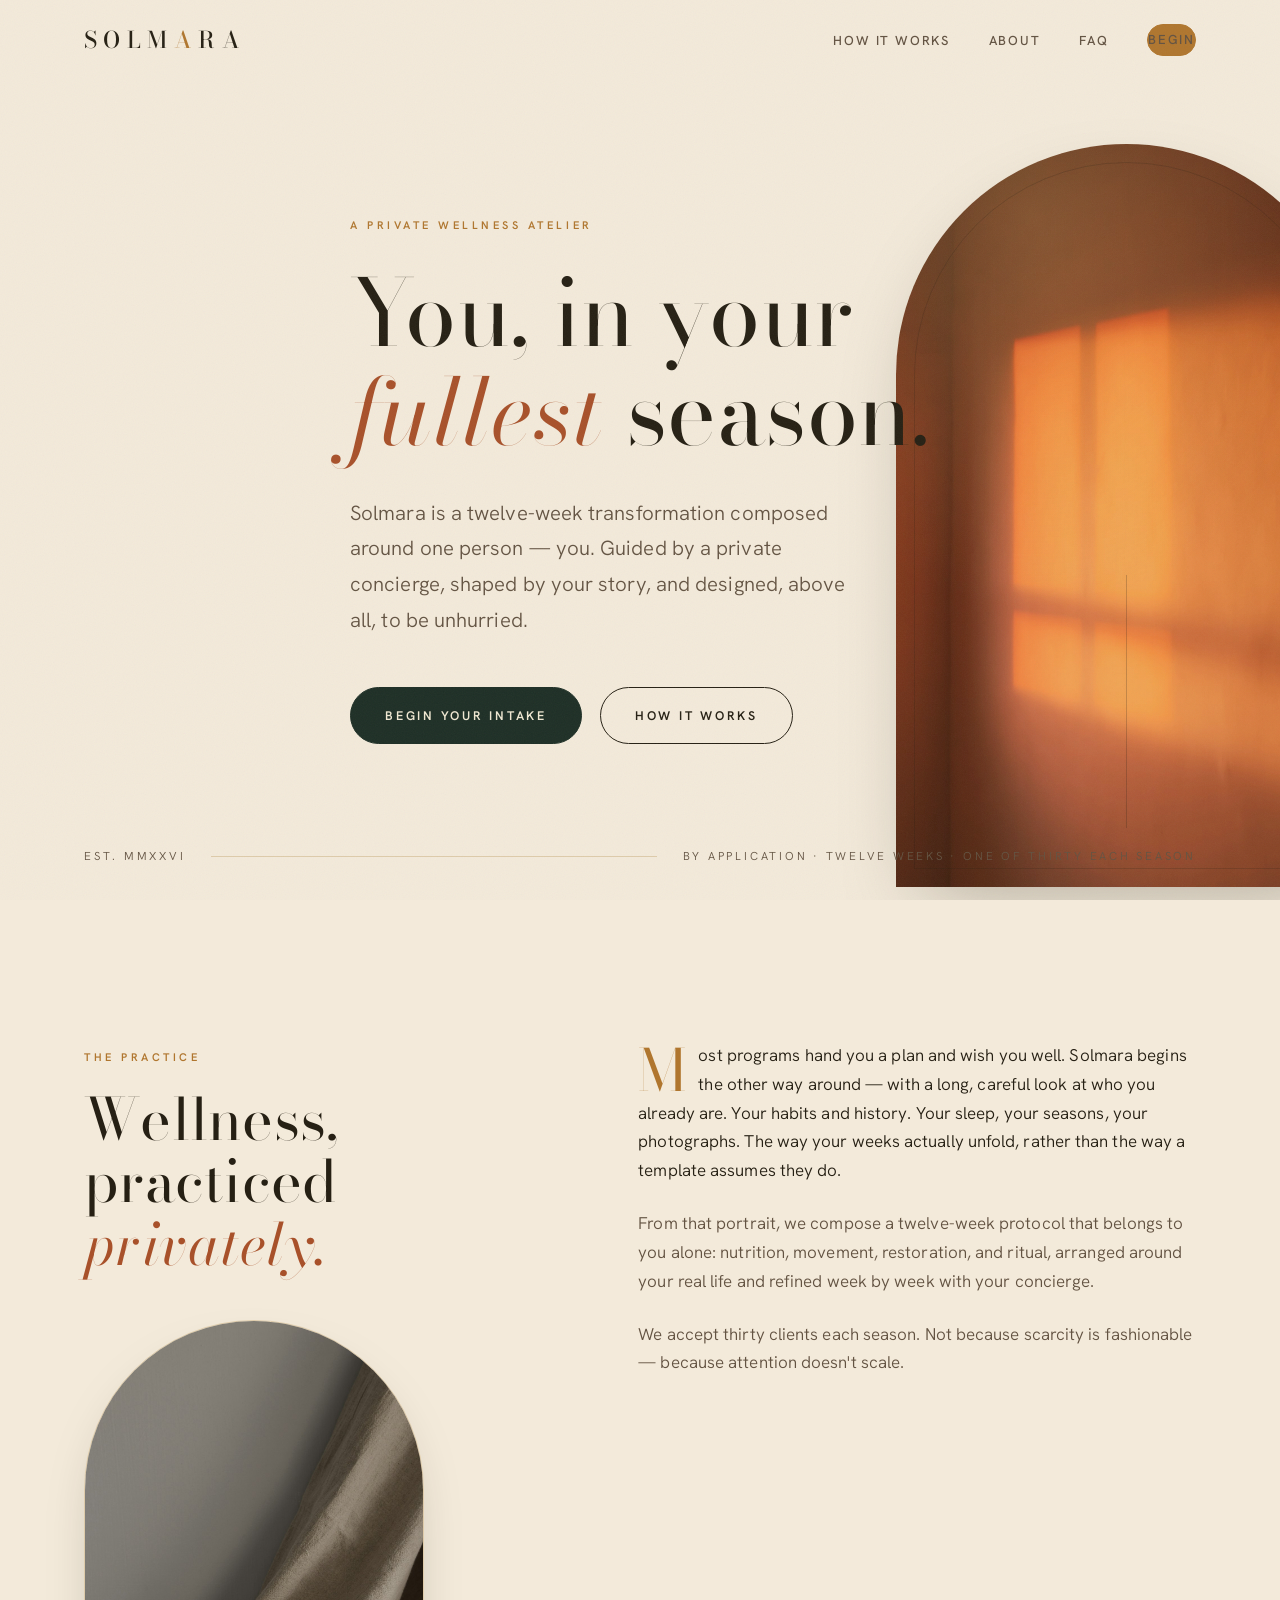
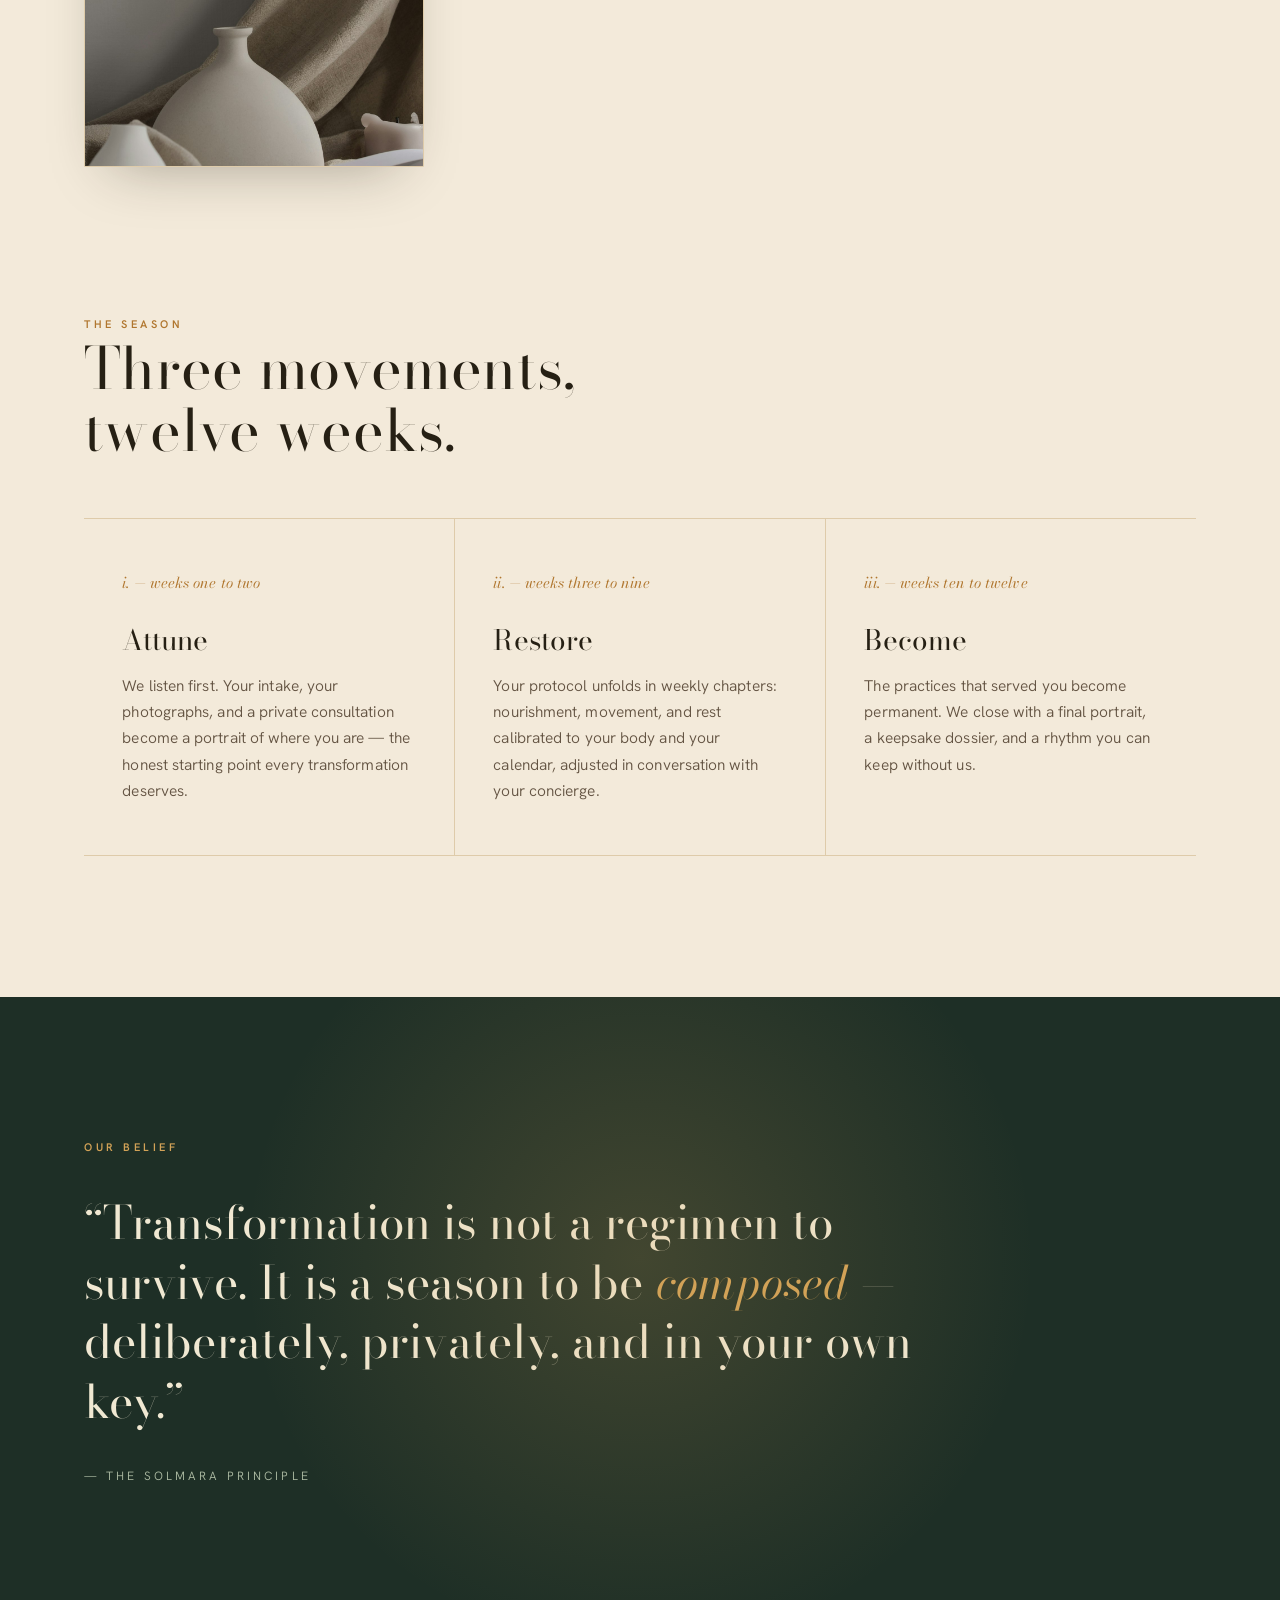
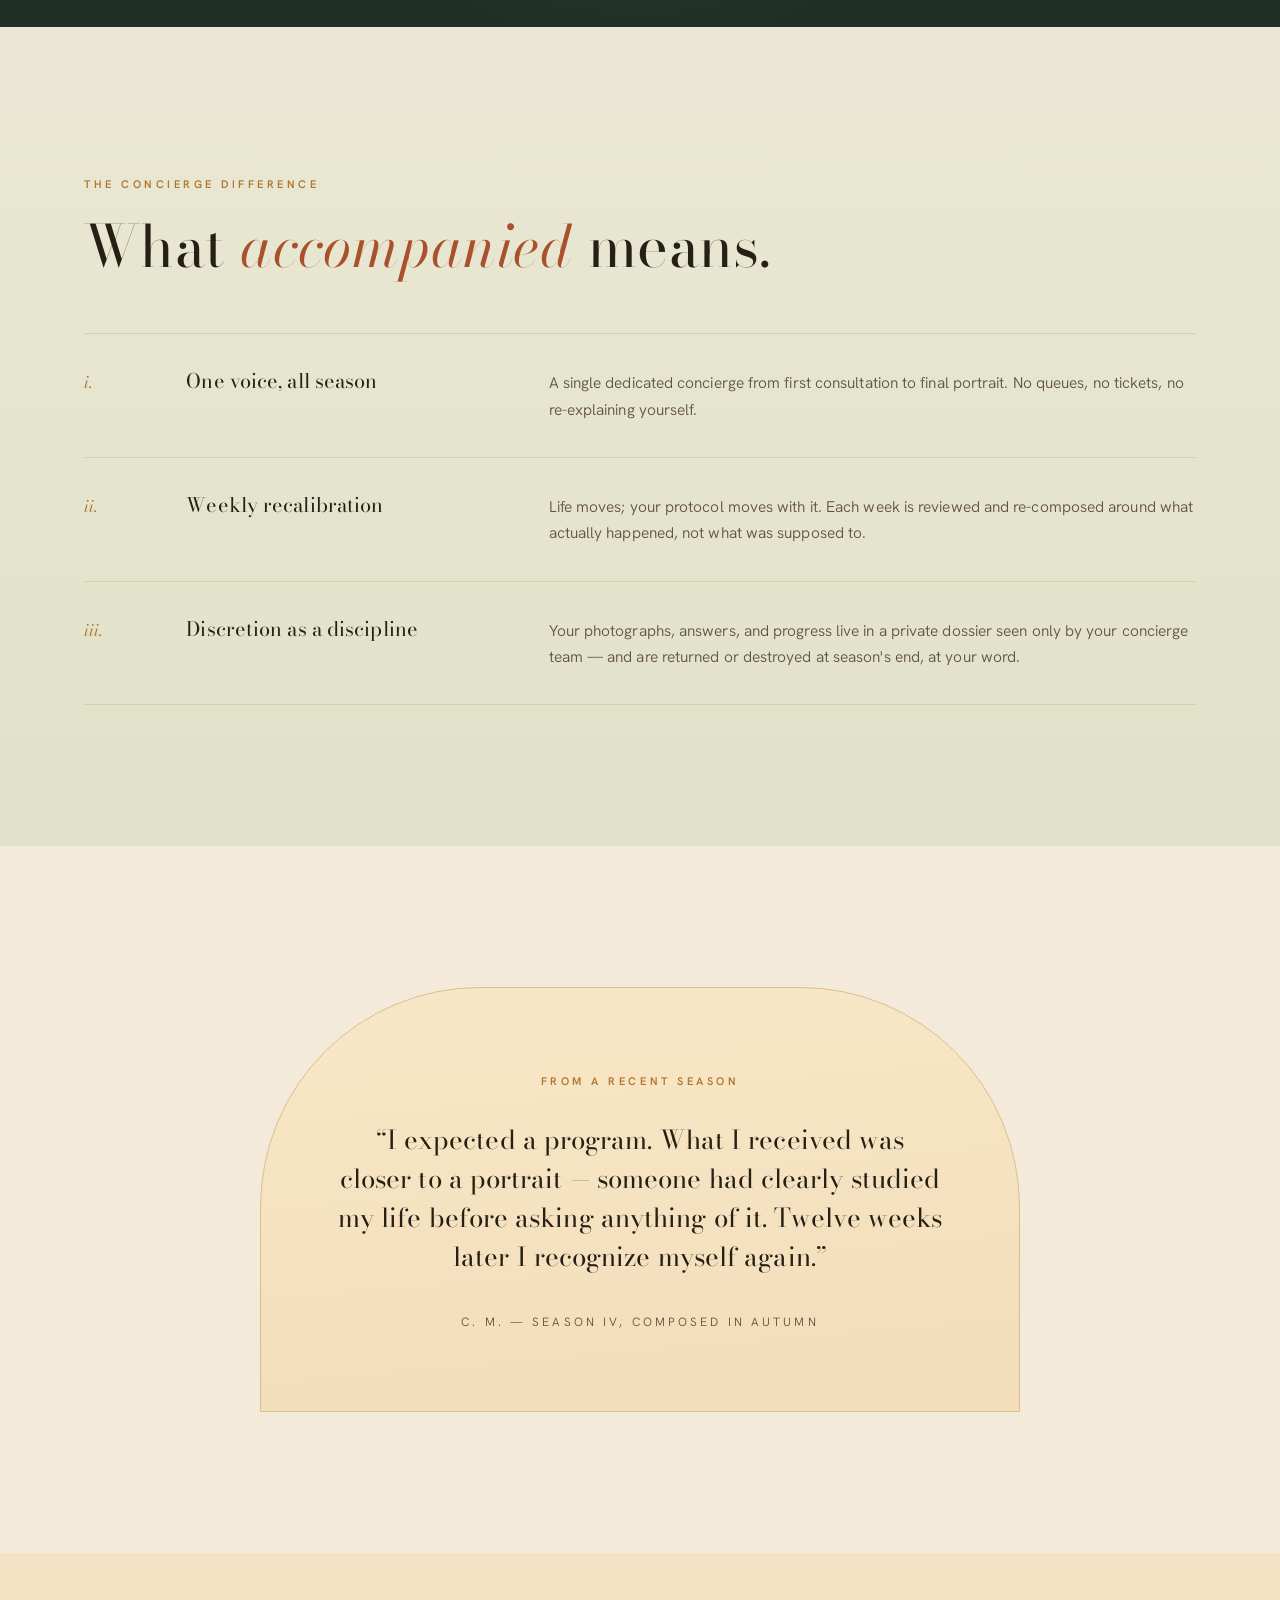
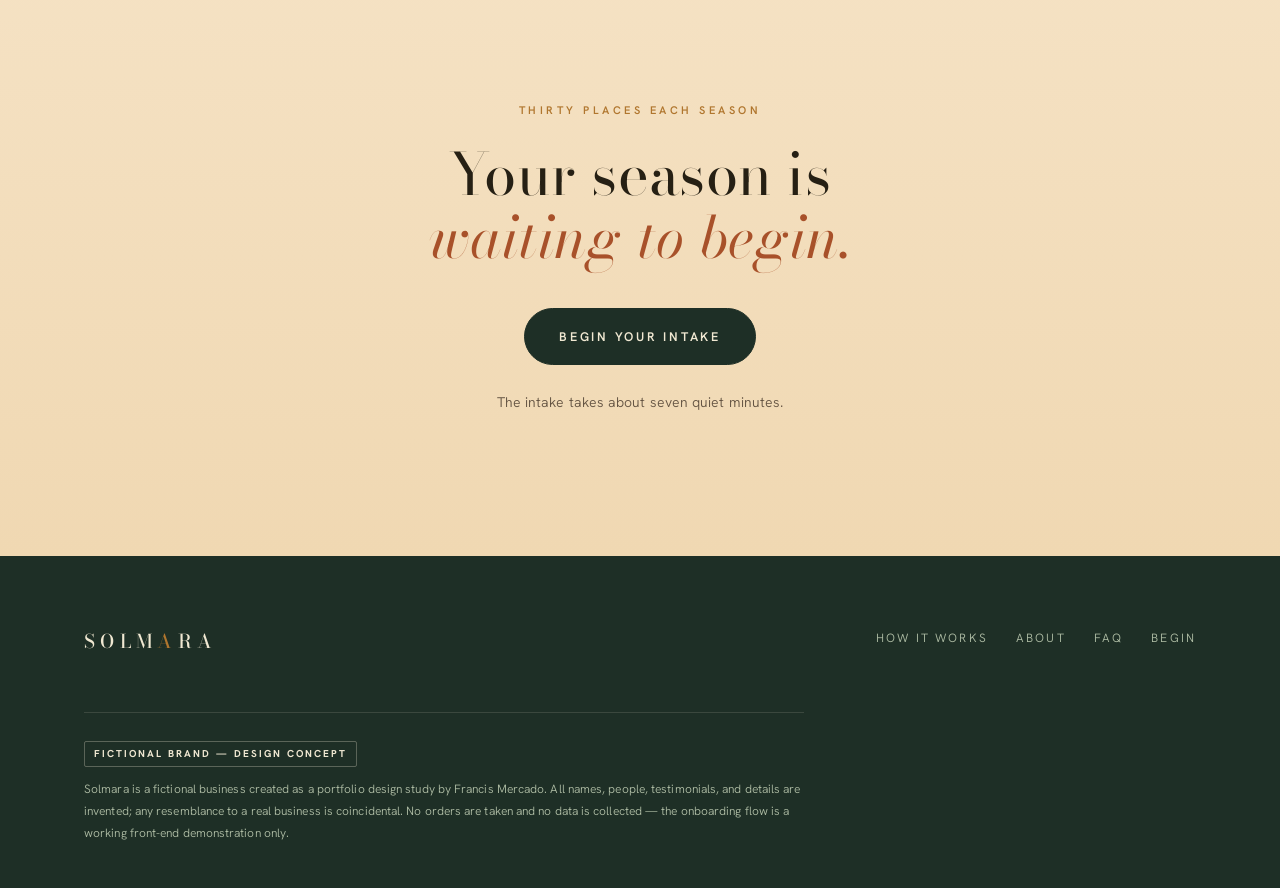
==== commit 1a9c98d3: "Add editorial photography: hero arch, still life, botanical shadows, stoneware Unsplash-licensed ima" ====
--- a/index.html
+++ b/index.html
@@ -56,6 +56,7 @@
     <div class="sticky-label reveal">
       <span class="label">The Practice</span>
       <h2>Wellness,<br>practiced <em>privately.</em></h2>
+      <img class="img-arch" src="assets/still-ceramics.jpg" alt="Ceramic vessels resting against draped linen in soft light" loading="lazy">
     </div>
     <div class="prose reveal" data-delay="1">
       <p class="drop">Most programs hand you a plan and wish you well. Solmara begins the other way around — with a long, careful look at who you already are. Your habits and history. Your sleep, your seasons, your photographs. The way your weeks actually unfold, rather than the way a template assumes they do.</p>
--- a/styles.css
+++ b/styles.css
@@ -145,9 +145,10 @@
   aspect-ratio:0.62;
   border-radius:999px 999px 0 0;
   background:
-    radial-gradient(120% 90% at 30% 10%, rgba(240,196,120,.5), transparent 58%),
-    radial-gradient(90% 70% at 75% 80%, rgba(102,117,95,.28), transparent 60%),
-    linear-gradient(168deg, #F0CE94 0%, #E0A96A 36%, #C97F45 68%, #A8512A 100%);
+    radial-gradient(120% 90% at 30% 10%, rgba(240,196,120,.28), transparent 58%),
+    linear-gradient(rgba(168,81,42,.14), rgba(168,81,42,.14)),
+    url("assets/hero-light.jpg") center/cover no-repeat;
+  box-shadow:0 30px 80px -30px rgba(38,32,20,.35);
   z-index:0;
 }
 .hero-arch::before{
@@ -488,6 +489,21 @@
   display:inline-block;border:1px solid var(--line);border-radius:999px;
   padding:10px 26px;font-size:12px;letter-spacing:.24em;text-transform:uppercase;color:var(--umber);
   background:var(--cream);
+}
+
+/* ————— Photography ————— */
+.img-arch{
+  display:block;width:min(340px,100%);aspect-ratio:.76;object-fit:cover;
+  border-radius:999px 999px 0 0;
+  border:1px solid var(--line);
+  box-shadow:0 24px 60px -28px rgba(38,32,20,.4);
+  margin-top:44px;
+}
+.photo-strip{
+  display:block;width:100%;
+  height:clamp(280px,42vh,480px);object-fit:cover;
+  border-radius:6px;
+  box-shadow:0 30px 70px -30px rgba(38,32,20,.35);
 }
 
 /* ————— Section tints ————— */
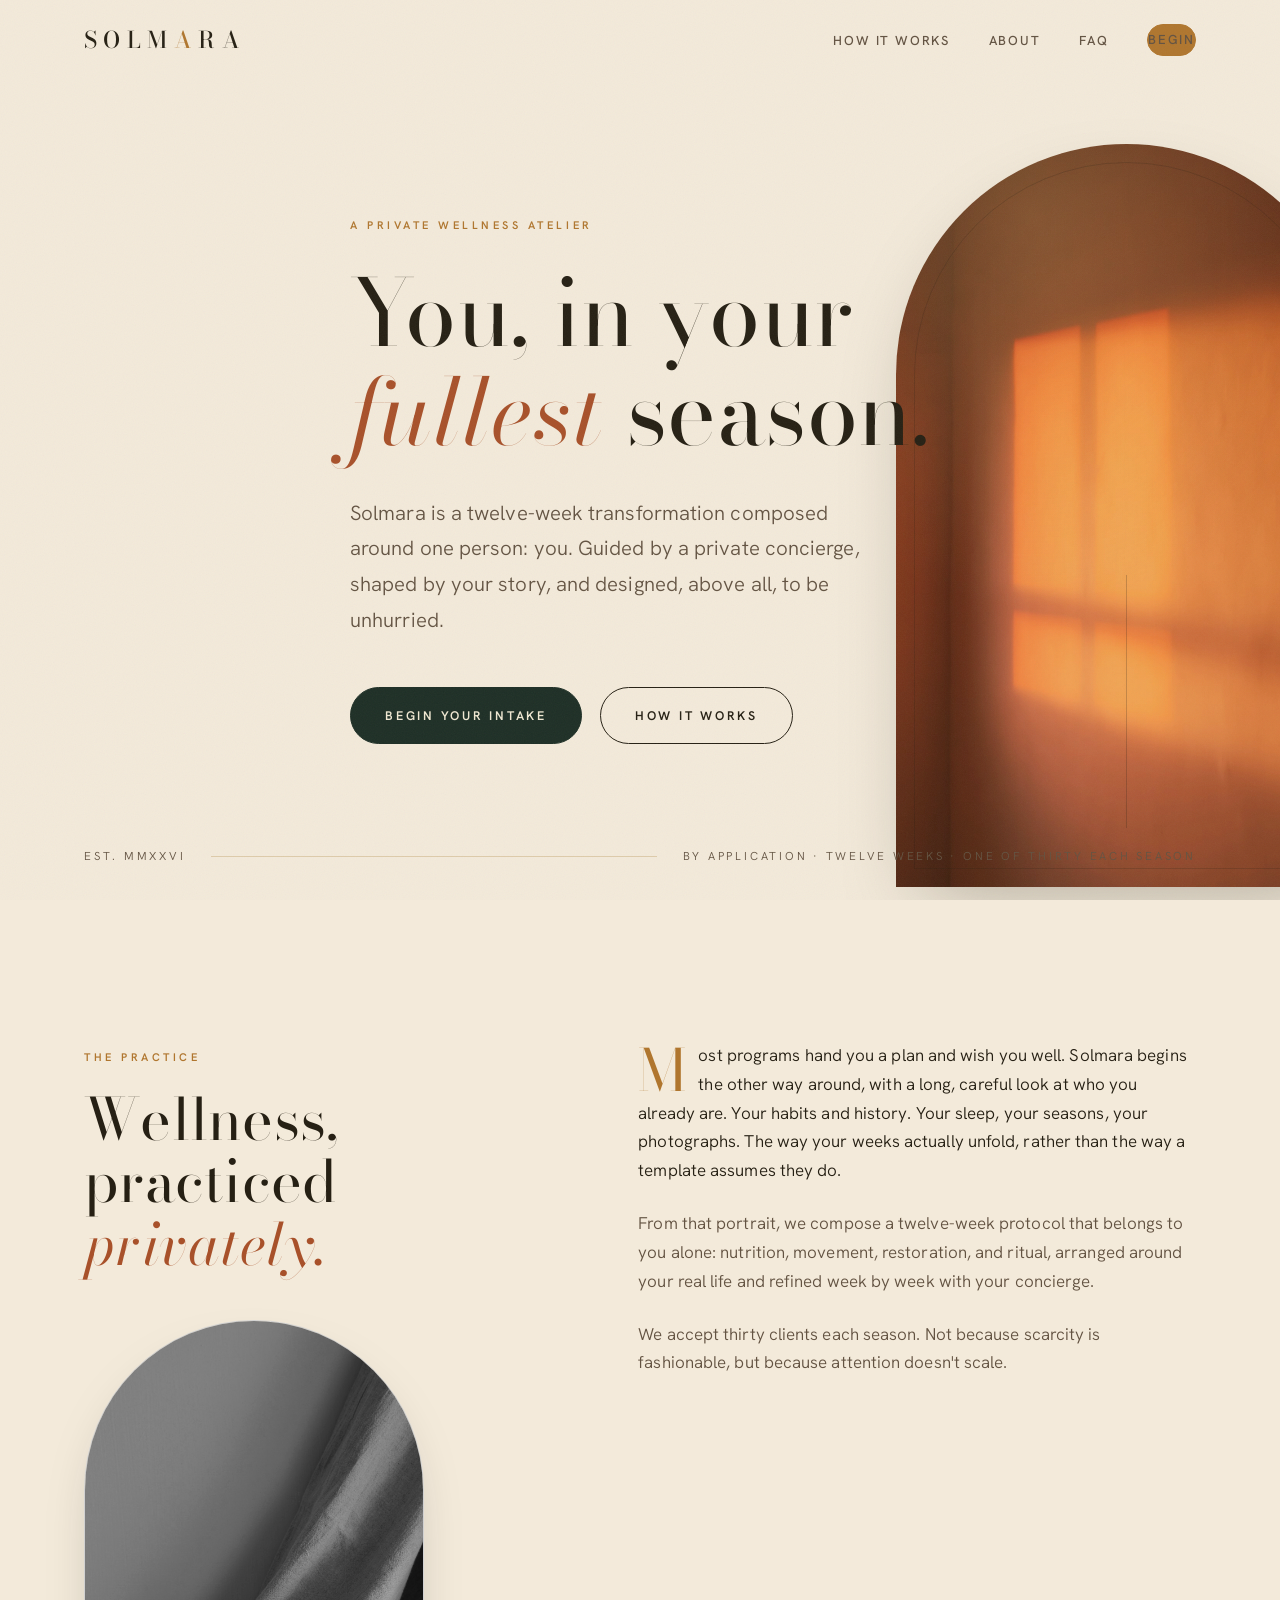
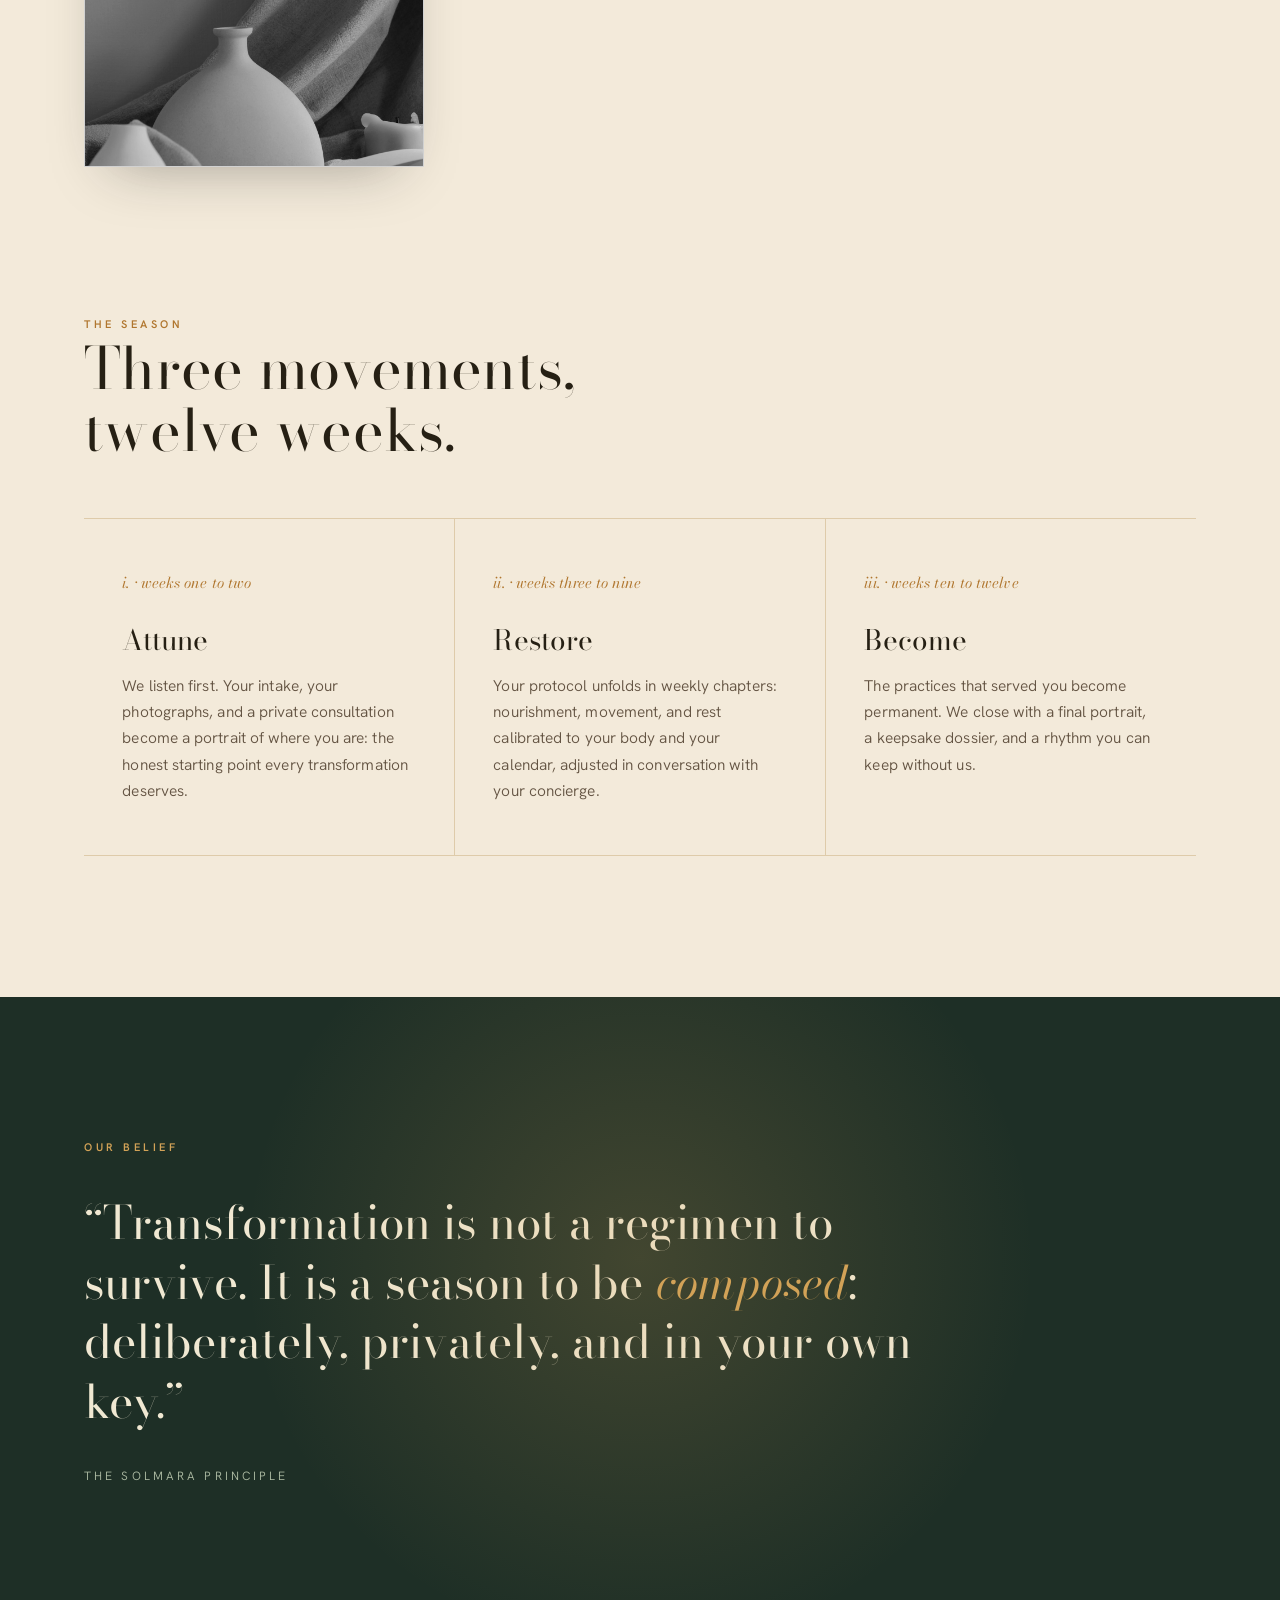
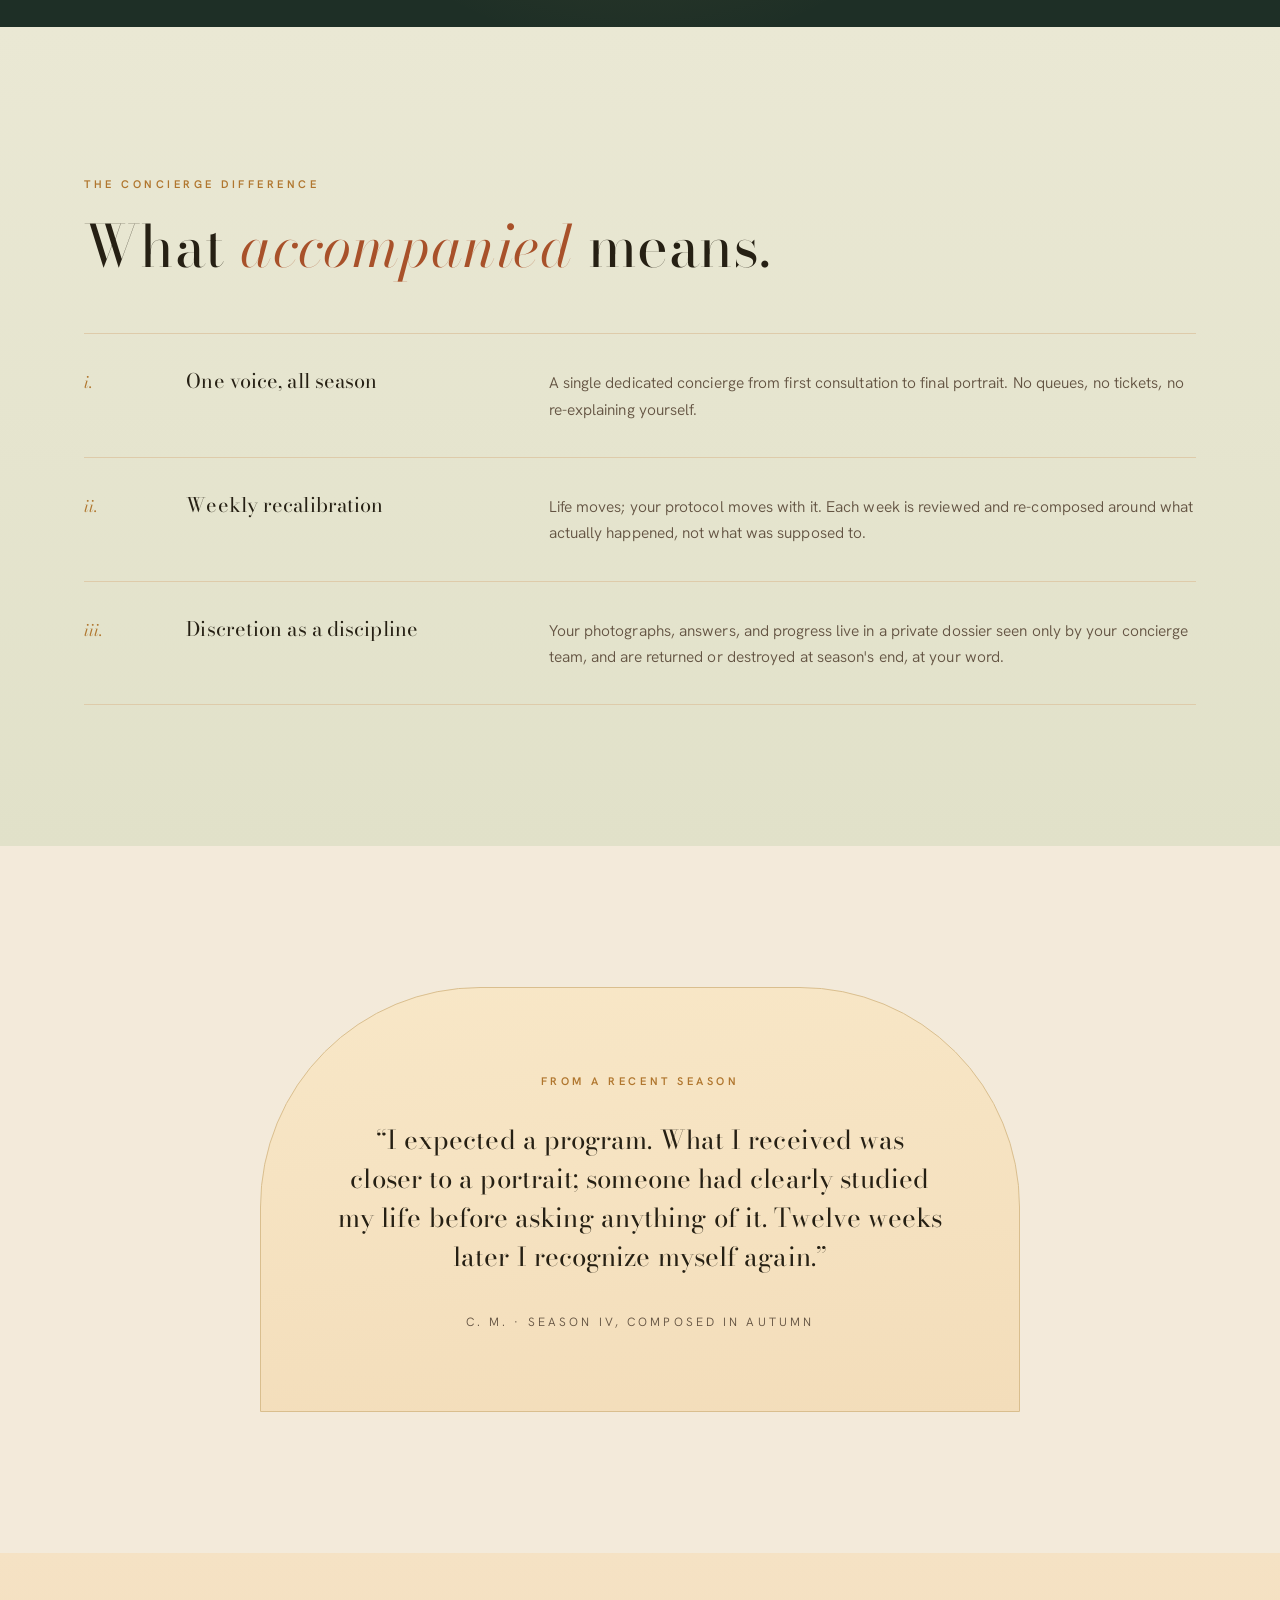
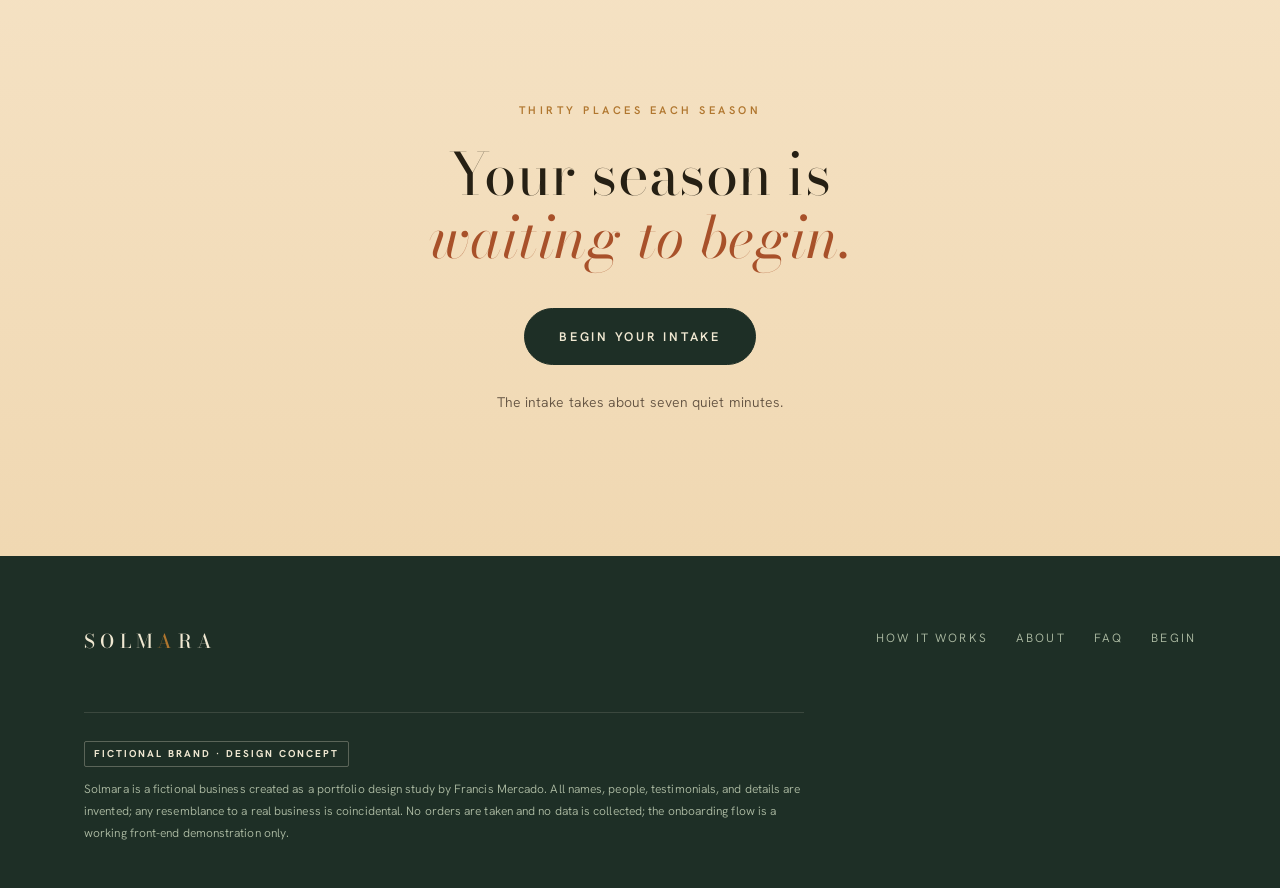
==== commit a2db4d27: "Remove all em dashes; rewrite copy with natural punctuation Co-Authored-By: Claude Fable 5 <noreply@" ====
--- a/index.html
+++ b/index.html
@@ -4,8 +4,8 @@
 <meta charset="UTF-8">
 <meta name="viewport" content="width=device-width, initial-scale=1.0">
 <meta name="robots" content="noindex">
-<meta name="description" content="Solmara — a private wellness atelier. A twelve-week personalized transformation, composed around one person: you. (Fictional brand concept.)">
-<title>Solmara — A Private Wellness Atelier</title>
+<meta name="description" content="Solmara, a private wellness atelier. A twelve-week personalized transformation, composed around one person: you. (Fictional brand concept.)">
+<title>Solmara | A Private Wellness Atelier</title>
 <link rel="preconnect" href="https://fonts.googleapis.com">
 <link rel="preconnect" href="https://fonts.gstatic.com" crossorigin>
 <link href="https://fonts.googleapis.com/css2?family=Bodoni+Moda:ital,opsz,wght@0,6..96,400;0,6..96,500;1,6..96,400&family=Hanken+Grotesk:wght@300;400;500;600&display=swap" rel="stylesheet">
@@ -37,7 +37,7 @@
   <div class="wrap hero-content">
     <span class="label">A Private Wellness Atelier</span>
     <h1>You, in your<br><em>fullest</em> season.</h1>
-    <p class="lede">Solmara is a twelve-week transformation composed around one person — you. Guided by a private concierge, shaped by your story, and designed, above all, to be unhurried.</p>
+    <p class="lede">Solmara is a twelve-week transformation composed around one person: you. Guided by a private concierge, shaped by your story, and designed, above all, to be unhurried.</p>
     <div class="hero-ctas">
       <a class="btn btn--solid" href="begin.html">Begin Your Intake</a>
       <a class="btn" href="how-it-works.html">How It Works</a>
@@ -59,9 +59,9 @@
       <img class="img-arch" src="assets/still-ceramics.jpg" alt="Ceramic vessels resting against draped linen in soft light" loading="lazy">
     </div>
     <div class="prose reveal" data-delay="1">
-      <p class="drop">Most programs hand you a plan and wish you well. Solmara begins the other way around — with a long, careful look at who you already are. Your habits and history. Your sleep, your seasons, your photographs. The way your weeks actually unfold, rather than the way a template assumes they do.</p>
+      <p class="drop">Most programs hand you a plan and wish you well. Solmara begins the other way around, with a long, careful look at who you already are. Your habits and history. Your sleep, your seasons, your photographs. The way your weeks actually unfold, rather than the way a template assumes they do.</p>
       <p>From that portrait, we compose a twelve-week protocol that belongs to you alone: nutrition, movement, restoration, and ritual, arranged around your real life and refined week by week with your concierge.</p>
-      <p>We accept thirty clients each season. Not because scarcity is fashionable — because attention doesn't scale.</p>
+      <p>We accept thirty clients each season. Not because scarcity is fashionable, but because attention doesn't scale.</p>
     </div>
   </div>
 </section>
@@ -75,17 +75,17 @@
   <div class="wrap">
     <div class="phases">
       <article class="phase reveal">
-        <span class="num">i. — weeks one to two</span>
+        <span class="num">i. · weeks one to two</span>
         <h3>Attune</h3>
-        <p>We listen first. Your intake, your photographs, and a private consultation become a portrait of where you are — the honest starting point every transformation deserves.</p>
+        <p>We listen first. Your intake, your photographs, and a private consultation become a portrait of where you are: the honest starting point every transformation deserves.</p>
       </article>
       <article class="phase reveal" data-delay="1">
-        <span class="num">ii. — weeks three to nine</span>
+        <span class="num">ii. · weeks three to nine</span>
         <h3>Restore</h3>
         <p>Your protocol unfolds in weekly chapters: nourishment, movement, and rest calibrated to your body and your calendar, adjusted in conversation with your concierge.</p>
       </article>
       <article class="phase reveal" data-delay="2">
-        <span class="num">iii. — weeks ten to twelve</span>
+        <span class="num">iii. · weeks ten to twelve</span>
         <h3>Become</h3>
         <p>The practices that served you become permanent. We close with a final portrait, a keepsake dossier, and a rhythm you can keep without us.</p>
       </article>
@@ -98,8 +98,8 @@
   <div class="wrap">
     <figure class="reveal">
       <span class="label" style="display:block;margin-bottom:36px">Our Belief</span>
-      <blockquote>&ldquo;Transformation is not a regimen to survive. It is a season to be <em>composed</em> — deliberately, privately, and in your own key.&rdquo;</blockquote>
-      <figcaption>— The Solmara Principle</figcaption>
+      <blockquote>&ldquo;Transformation is not a regimen to survive. It is a season to be <em>composed</em>: deliberately, privately, and in your own key.&rdquo;</blockquote>
+      <figcaption>The Solmara Principle</figcaption>
     </figure>
   </div>
 </section>
@@ -123,7 +123,7 @@
       <div class="list-row reveal" data-delay="2">
         <span class="idx">iii.</span>
         <h3>Discretion as a discipline</h3>
-        <p>Your photographs, answers, and progress live in a private dossier seen only by your concierge team — and are returned or destroyed at season's end, at your word.</p>
+        <p>Your photographs, answers, and progress live in a private dossier seen only by your concierge team, and are returned or destroyed at season's end, at your word.</p>
       </div>
     </div>
   </div>
@@ -134,8 +134,8 @@
   <div class="wrap">
     <figure class="testimonial reveal">
       <span class="label">From a Recent Season</span>
-      <p>&ldquo;I expected a program. What I received was closer to a portrait — someone had clearly studied my life before asking anything of it. Twelve weeks later I recognize myself again.&rdquo;</p>
-      <cite>C. M. — Season IV, Composed in Autumn</cite>
+      <p>&ldquo;I expected a program. What I received was closer to a portrait; someone had clearly studied my life before asking anything of it. Twelve weeks later I recognize myself again.&rdquo;</p>
+      <cite>C. M. · Season IV, Composed in Autumn</cite>
     </figure>
   </div>
 </section>
@@ -162,8 +162,8 @@
       </ul>
     </div>
     <div class="disclaimer">
-      <b>Fictional Brand — Design Concept</b><br>
-      Solmara is a fictional business created as a portfolio design study by Francis Mercado. All names, people, testimonials, and details are invented; any resemblance to a real business is coincidental. No orders are taken and no data is collected — the onboarding flow is a working front-end demonstration only.
+      <b>Fictional Brand · Design Concept</b><br>
+      Solmara is a fictional business created as a portfolio design study by Francis Mercado. All names, people, testimonials, and details are invented; any resemblance to a real business is coincidental. No orders are taken and no data is collected; the onboarding flow is a working front-end demonstration only.
     </div>
   </div>
 </footer>
--- a/styles.css
+++ b/styles.css
@@ -1,8 +1,8 @@
-/* ————————————————————————————————————————————
-   SOLMARA — private wellness atelier (concept)
+/* ---
+   SOLMARA · private wellness atelier (concept)
    Design system: quiet-luxury editorial
    Bodoni Moda display · Hanken Grotesk text
-   ———————————————————————————————————————————— */
+   --- */
 
 :root{
   --bone:#F3EADA;
@@ -52,7 +52,7 @@
 img{max-width:100%;display:block}
 a{color:inherit}
 
-/* ————— Type ————— */
+/* --- Type --- */
 h1,h2,h3,.display{font-family:var(--serif);font-weight:400;line-height:1.08;letter-spacing:.005em}
 h1{font-size:clamp(44px,7.2vw,96px)}
 h2{font-size:clamp(32px,4.6vw,58px)}
@@ -72,14 +72,14 @@
 .lede{font-size:clamp(18px,1.6vw,21px);font-weight:330;color:var(--umber);line-height:1.75}
 .small{font-size:14px;color:var(--umber)}
 
-/* ————— Layout ————— */
+/* --- Layout --- */
 .wrap{max-width:1240px;margin:0 auto;padding:0 clamp(22px,5vw,64px)}
 .wrap--narrow{max-width:880px}
 section{position:relative}
 .section-pad{padding:clamp(80px,11vw,150px) 0}
 .rule{border:none;border-top:1px solid var(--line)}
 
-/* ————— Nav ————— */
+/* --- Nav --- */
 .nav{
   position:fixed;top:0;left:0;right:0;z-index:100;
   transition:background .45s var(--ease), box-shadow .45s var(--ease);
@@ -130,7 +130,7 @@
 .menu-toggle{display:none;background:none;border:none;cursor:pointer;z-index:130;padding:8px}
 .menu-toggle .bar{display:block;width:26px;height:1.5px;background:var(--ink);margin:6px 0;transition:all .35s var(--ease)}
 
-/* ————— Hero ————— */
+/* --- Hero --- */
 .hero{
   min-height:100svh;
   display:flex;flex-direction:column;justify-content:center;
@@ -184,14 +184,14 @@
 .hero-arch{animation:fadeIn 1.6s var(--ease) .5s both}
 .hero-foot{animation:fadeIn 1.4s var(--ease) 1s both}
 
-/* ————— Scroll reveals ————— */
+/* --- Scroll reveals --- */
 .reveal{opacity:0;transform:translateY(34px);transition:opacity 1s var(--ease),transform 1s var(--ease)}
 .reveal.in{opacity:1;transform:none}
 .reveal[data-delay="1"]{transition-delay:.12s}
 .reveal[data-delay="2"]{transition-delay:.24s}
 .reveal[data-delay="3"]{transition-delay:.36s}
 
-/* ————— Editorial split ————— */
+/* --- Editorial split --- */
 .split{display:grid;grid-template-columns:5fr 6fr;gap:clamp(40px,7vw,110px);align-items:start}
 .split .sticky-label{position:sticky;top:120px}
 .split h2{margin:18px 0 26px}
@@ -203,7 +203,7 @@
   padding-right:12px;padding-top:6px;color:var(--gold);
 }
 
-/* ————— Phases (pillars) ————— */
+/* --- Phases (pillars) --- */
 .phases{display:grid;grid-template-columns:repeat(3,1fr);gap:1px;background:var(--line);border-top:1px solid var(--line);border-bottom:1px solid var(--line)}
 .phase{background:var(--bone);padding:clamp(36px,4vw,60px) clamp(26px,3vw,44px);transition:background .5s var(--ease)}
 .phase:hover{background:#EDEBD9}
@@ -211,7 +211,7 @@
 .phase h3{margin-bottom:16px}
 .phase p{font-size:15.5px;color:var(--umber)}
 
-/* ————— Dark band ————— */
+/* --- Dark band --- */
 .band{background:var(--dark);color:var(--dark-text);position:relative;overflow:hidden}
 .band::before{
   content:"";position:absolute;
@@ -227,7 +227,7 @@
 .band blockquote em{font-style:italic;color:var(--gold-soft)}
 .band figcaption{margin-top:34px;font-size:12px;letter-spacing:.26em;text-transform:uppercase;color:var(--dark-soft)}
 
-/* ————— Concierge list ————— */
+/* --- Concierge list --- */
 .list-rows{border-top:1px solid var(--line)}
 .list-row{
   display:grid;grid-template-columns:64px 1fr 2fr;gap:clamp(18px,3vw,48px);
@@ -237,7 +237,7 @@
 .list-row h3{font-size:20px}
 .list-row p{font-size:15.5px;color:var(--umber)}
 
-/* ————— Testimonial ————— */
+/* --- Testimonial --- */
 .testimonial{
   background:linear-gradient(175deg,#F8E7C7 0%,#F3DDBA 100%);border:1px solid #D9BE8E;
   padding:clamp(44px,6vw,80px);
@@ -247,11 +247,11 @@
 .testimonial p{font-family:var(--serif);font-size:clamp(20px,2.2vw,26px);line-height:1.5;margin:26px 0 30px}
 .testimonial cite{font-style:normal;font-size:12px;letter-spacing:.26em;text-transform:uppercase;color:var(--umber)}
 
-/* ————— CTA close ————— */
+/* --- CTA close --- */
 .cta-close{text-align:center}
 .cta-close h2{margin:20px 0 40px}
 
-/* ————— Footer ————— */
+/* --- Footer --- */
 footer{background:var(--dark);color:var(--dark-soft);padding:70px 0 44px;font-size:13.5px}
 .foot-grid{display:flex;justify-content:space-between;gap:40px;flex-wrap:wrap;margin-bottom:54px}
 footer .wordmark{color:var(--dark-text);font-size:19px}
@@ -268,7 +268,7 @@
   padding:3px 9px;margin-bottom:12px;color:var(--dark-text);
 }
 
-/* ————— Page hero (interior pages) ————— */
+/* --- Page hero (interior pages) --- */
 .page-hero{padding:clamp(160px,22vh,230px) 0 clamp(60px,8vw,90px)}
 .page-hero .label{display:block;margin-bottom:24px}
 .page-hero h1{font-size:clamp(40px,6vw,78px);max-width:900px}
@@ -277,7 +277,7 @@
 .page-hero h1{animation:rise 1s var(--ease) .22s both}
 .page-hero .lede{animation:rise 1s var(--ease) .4s both}
 
-/* ————— Journey (how it works) ————— */
+/* --- Journey (how it works) --- */
 .journey{position:relative}
 .journey::before{
   content:"";position:absolute;left:31px;top:0;bottom:0;width:1px;
@@ -311,9 +311,9 @@
   padding:13px 0 13px 30px;position:relative;
   font-size:15.5px;color:var(--umber);border-top:1px solid var(--line-soft);
 }
-.give-get li::before{content:"—";position:absolute;left:0;color:var(--gold)}
-
-/* ————— About ————— */
+.give-get li::before{content:"·";position:absolute;left:0;color:var(--gold)}
+
+/* --- About --- */
 .values{display:grid;grid-template-columns:repeat(2,1fr);gap:1px;background:var(--line);border:1px solid var(--line)}
 .value{background:var(--bone);padding:clamp(34px,4vw,56px)}
 .value:hover{background:var(--cream)}
@@ -333,7 +333,7 @@
 }
 .founder-mark span{font-family:var(--serif);font-style:italic;font-size:clamp(54px,6vw,84px);opacity:.9}
 
-/* ————— FAQ ————— */
+/* --- FAQ --- */
 .faq-list{border-top:1px solid var(--line)}
 .faq-item{border-bottom:1px solid var(--line)}
 .faq-q{
@@ -351,7 +351,7 @@
 .faq-a-inner{padding:0 0 32px;max-width:640px;color:var(--umber)}
 .faq-a-inner p{margin-bottom:1em}
 
-/* ————— Begin (onboarding wizard) ————— */
+/* --- Begin (onboarding wizard) --- */
 .begin-shell{max-width:760px;margin:0 auto;padding-top:clamp(140px,18vh,180px);padding-bottom:110px}
 .demo-note{
   display:flex;gap:12px;align-items:center;
@@ -491,8 +491,9 @@
   background:var(--cream);
 }
 
-/* ————— Photography ————— */
+/* --- Photography --- */
 .img-arch{
+  filter:grayscale(1) contrast(1.06);
   display:block;width:min(340px,100%);aspect-ratio:.76;object-fit:cover;
   border-radius:999px 999px 0 0;
   border:1px solid var(--line);
@@ -500,18 +501,19 @@
   margin-top:44px;
 }
 .photo-strip{
+  filter:grayscale(1) contrast(1.06);
   display:block;width:100%;
   height:clamp(280px,42vh,480px);object-fit:cover;
   border-radius:6px;
   box-shadow:0 30px 70px -30px rgba(38,32,20,.35);
 }
 
-/* ————— Section tints ————— */
+/* --- Section tints --- */
 .tint-sage{background:linear-gradient(180deg,#EAE8D4 0%,#E1E1C9 100%)}
 .tint-blush{background:linear-gradient(180deg,#F5E2C4 0%,#F0D8B2 100%)}
 .tint-blush .rule,.tint-sage .rule{border-color:#D2BC92}
 
-/* ————— Responsive ————— */
+/* --- Responsive --- */
 @media (max-width:960px){
   .split{grid-template-columns:1fr}
   .split .sticky-label{position:static}
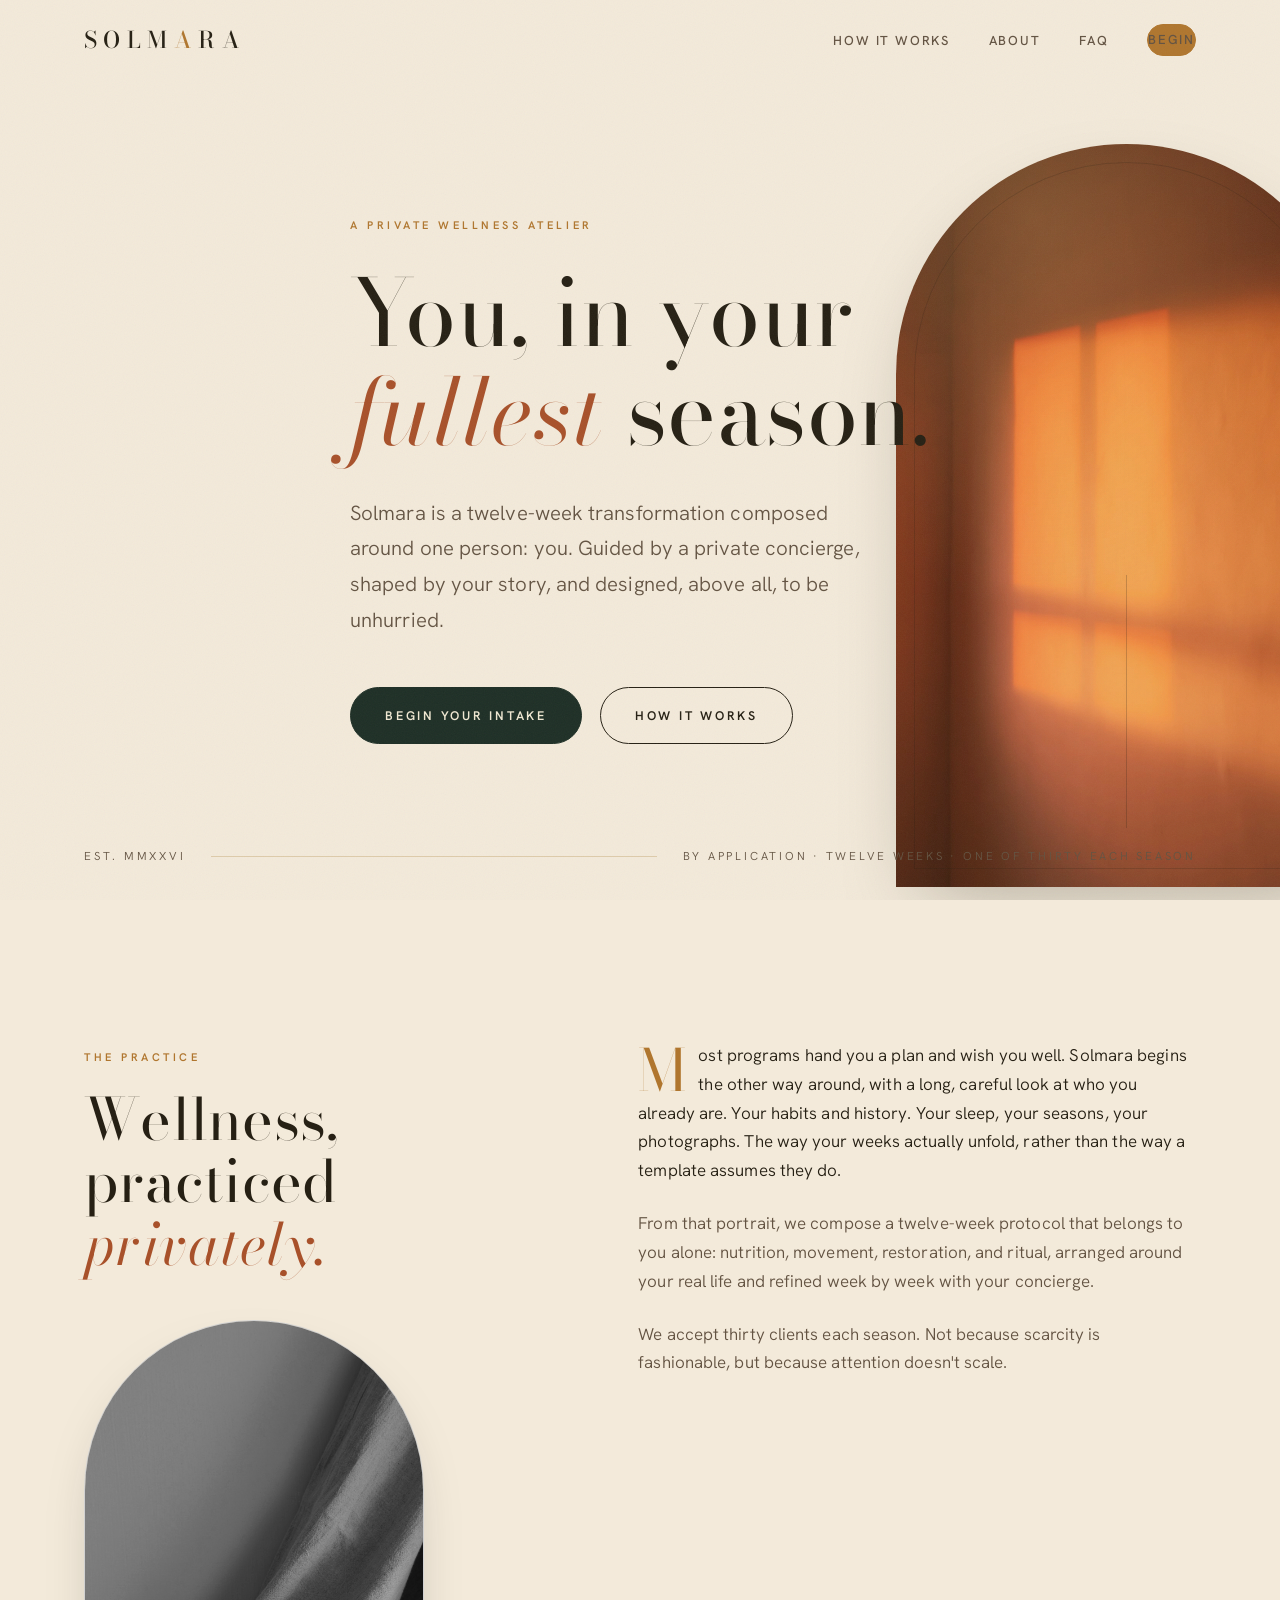
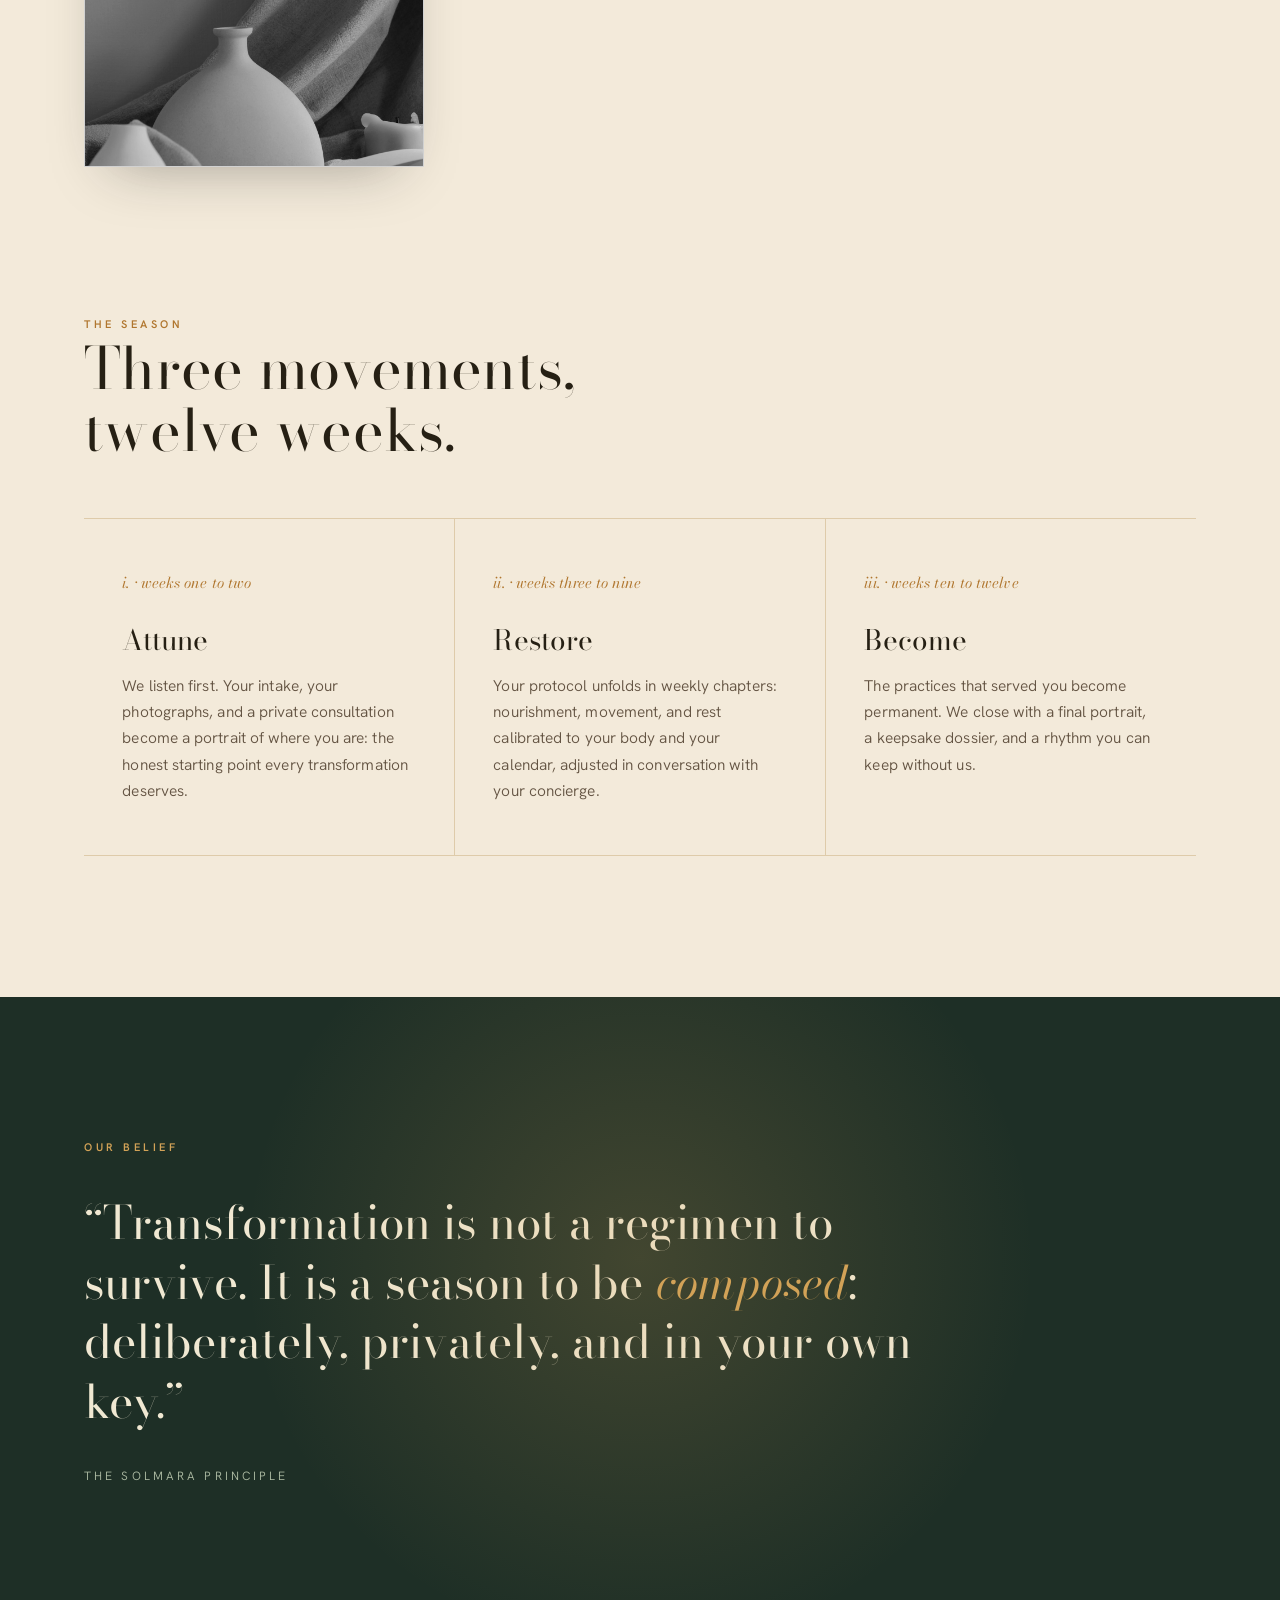
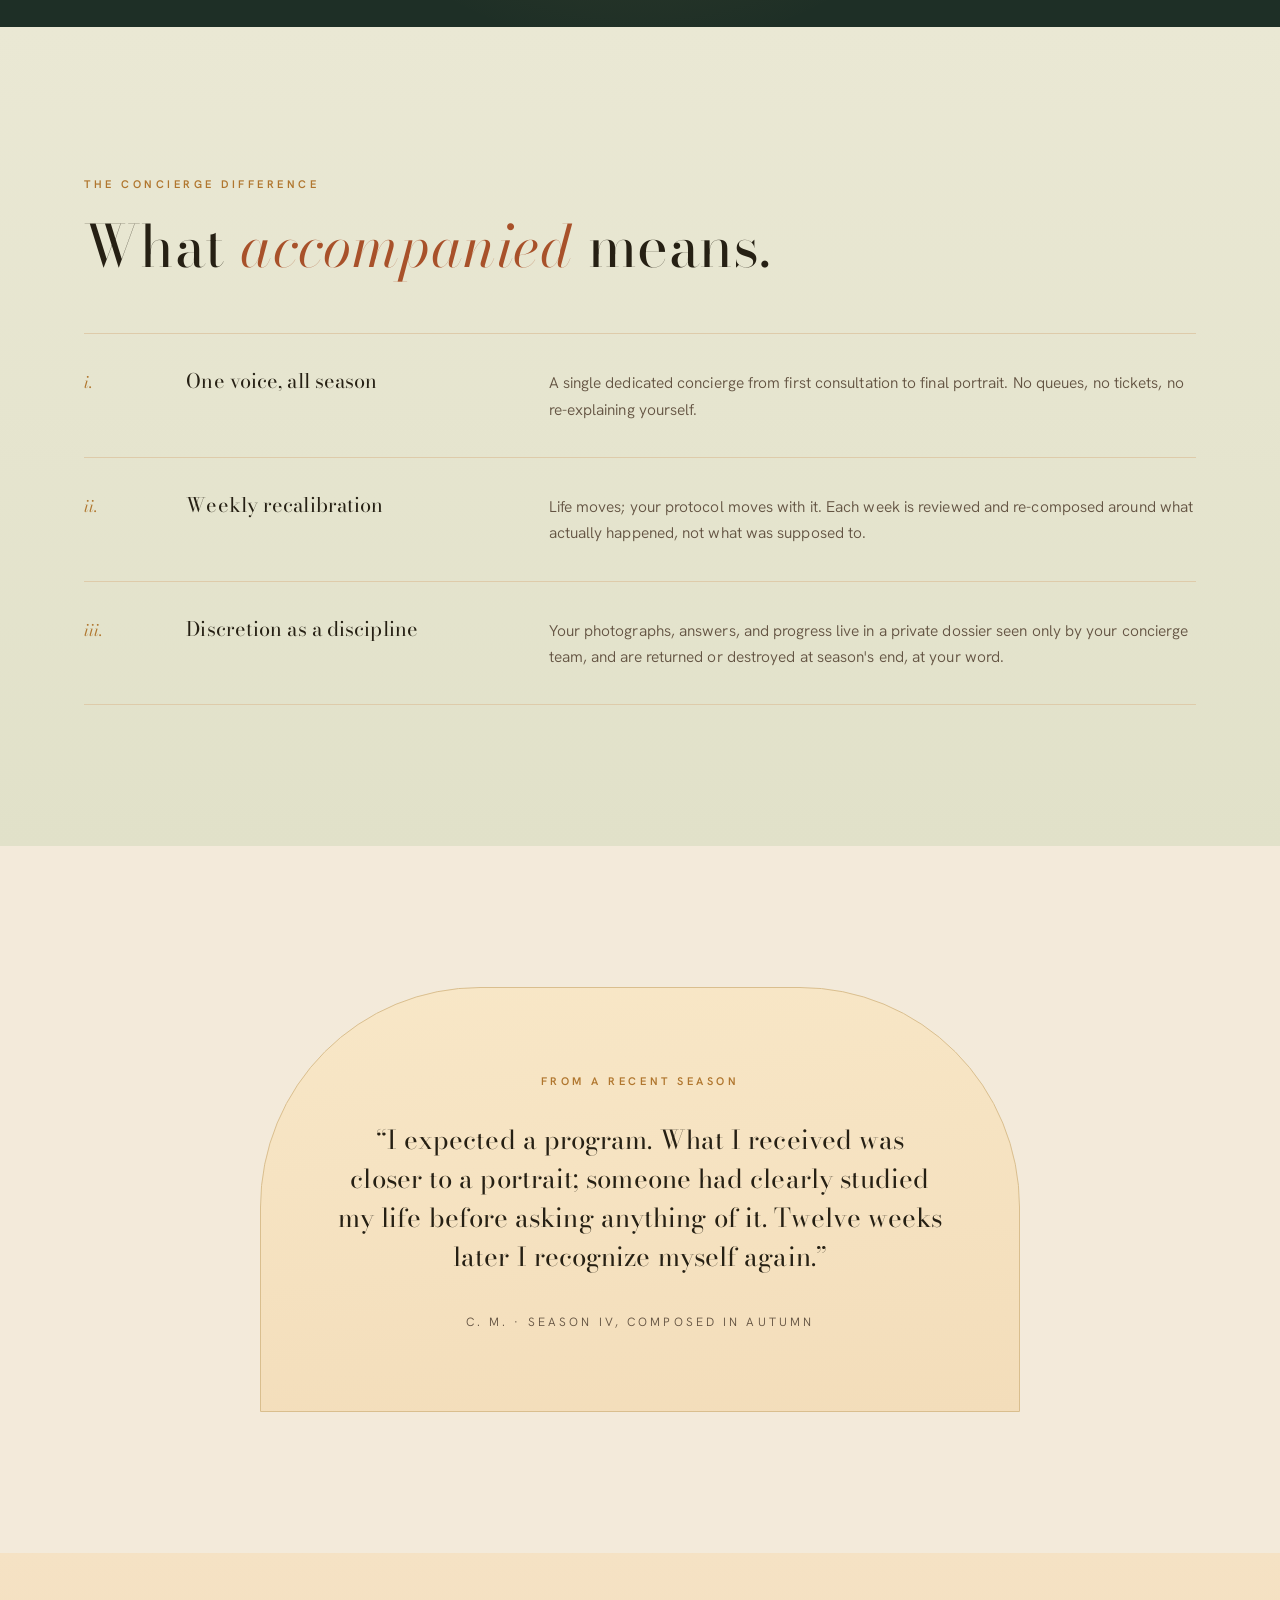
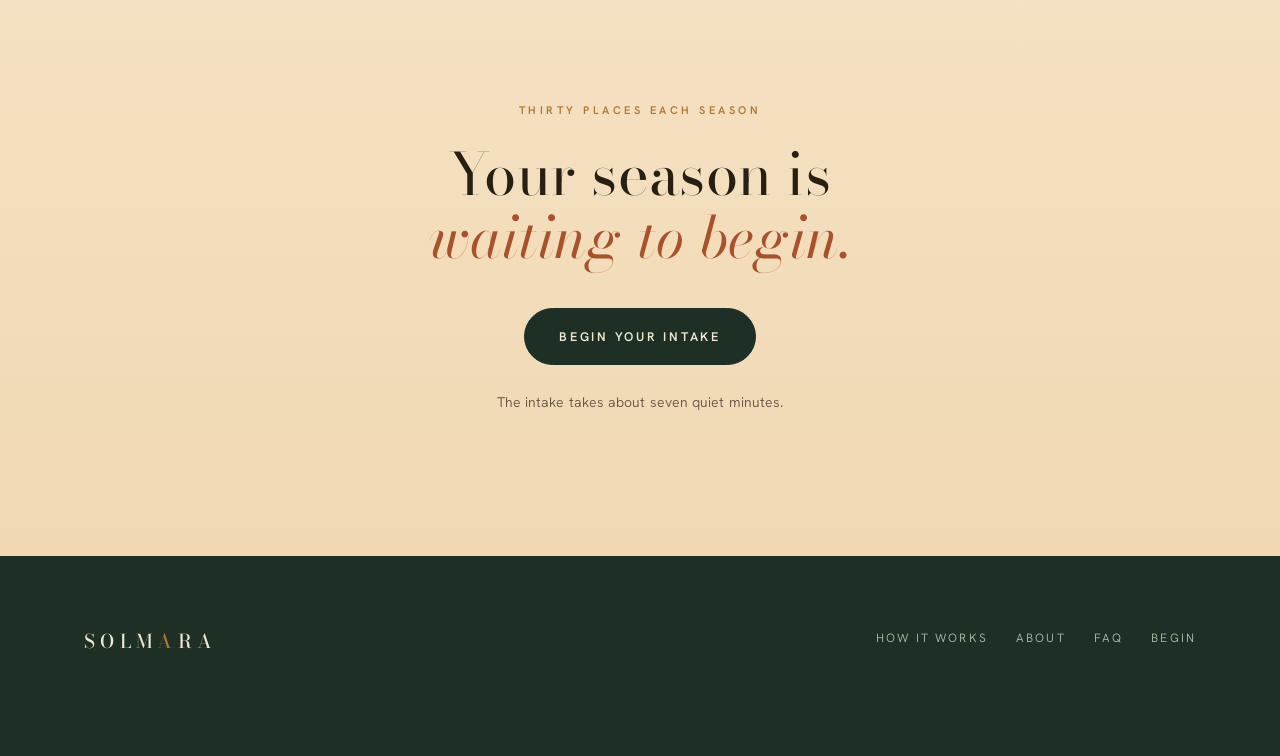
==== commit 8fdfc23e: "Remove fictional-brand disclaimer from footers Co-Authored-By: Claude Fable 5 <noreply@anthropic.com" ====
--- a/index.html
+++ b/index.html
@@ -161,10 +161,6 @@
         <li><a href="begin.html">Begin</a></li>
       </ul>
     </div>
-    <div class="disclaimer">
-      <b>Fictional Brand · Design Concept</b><br>
-      Solmara is a fictional business created as a portfolio design study by Francis Mercado. All names, people, testimonials, and details are invented; any resemblance to a real business is coincidental. No orders are taken and no data is collected; the onboarding flow is a working front-end demonstration only.
-    </div>
   </div>
 </footer>
 
